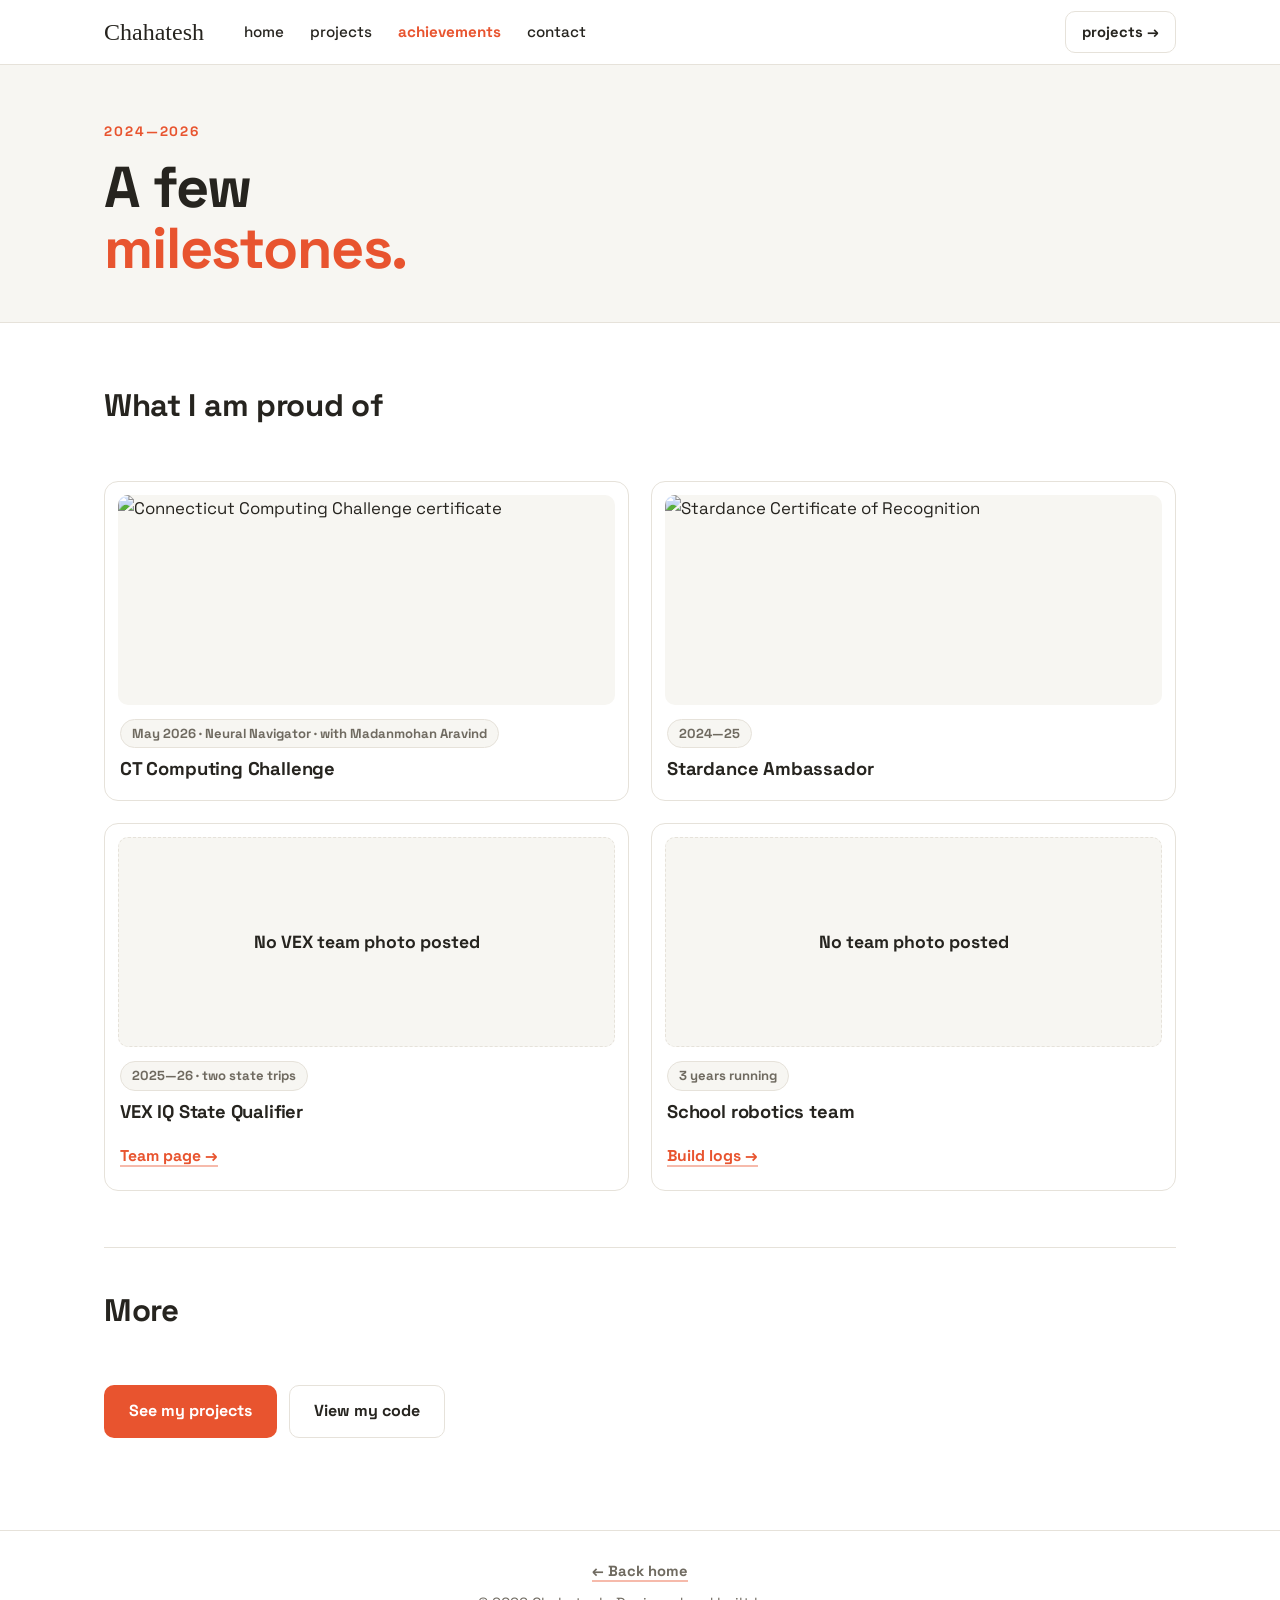
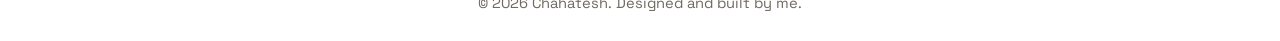
==== achievements.html @ 485e0ef6 "Add files via upload" ====
<!DOCTYPE html>
<html lang="en">
<head>
  <meta charset="UTF-8" />
  <meta name="viewport" content="width=device-width, initial-scale=1.0, viewport-fit=cover" />
  <meta name="theme-color" content="#191815" />
  <title>Achievements — Chahatesh</title>
  <meta name="description" content="Chahatesh Killada's achievements in software, robotics, and community work." />
  <link rel="preconnect" href="https://fonts.googleapis.com" />
  <link rel="preconnect" href="https://fonts.gstatic.com" crossorigin />
  <link href="https://fonts.googleapis.com/css2?family=Permanent+Marker&family=Space+Grotesk:wght@400;500;700&display=swap" rel="stylesheet" />
  <link rel="stylesheet" href="style.css" />
</head>
<body class="achievement-page">
  <nav>
    <div class="wrap">
      <a href="index.html#home" class="logo">Chahatesh</a>
      <ul class="nav-links">
        <li><a href="index.html#home">home</a></li>
        <li><a href="projects.html">projects</a></li>
        <li><a href="achievements.html" class="active">achievements</a></li>
        <li><a href="index.html#contact">contact</a></li>
      </ul>
      <a href="projects.html" class="nav-archive">projects →</a>
      <button class="menu-toggle" aria-label="Open menu" aria-expanded="false">menu</button>
    </div>
    <div class="mobile-nav">
      <a href="index.html#home">home</a>
      <a href="projects.html">projects</a>
      <a href="achievements.html">achievements</a>
      <a href="index.html#contact">contact</a>
    </div>
  </nav>

  <header class="achievement-hero">
    <div class="wrap">
      <p class="hero-label">2024—2026</p>
      <h1>A few<br /><em>milestones.</em></h1>
    </div>
  </header>

  <main class="wrap">
    <section class="section-split achievement-section">
      <div class="section-header achievement-section-header">
        <div>
          <h2>What I am proud of</h2>
        </div>
      </div>

      <div class="achievement-grid">
        <article class="achievement-card">
          <div class="achievement-media photo">
            <img src="certs/ct-codeing.png" alt="Connecticut Computing Challenge certificate" />
            
          </div>
          <div class="achievement-card-body">
            <div class="achievement-card-meta"><span>May 2026 · Neural Navigator · with Madanmohan Aravind</span></div>
            <h2>CT Computing Challenge</h2>
          </div>
        </article>

        <article class="achievement-card">
          <div class="achievement-media">
            <img src="certs/stardance.jpg" alt="Stardance Certificate of Recognition" />
            
          </div>
          <div class="achievement-card-body">
            <div class="achievement-card-meta"><span>2024—25</span></div>
            <h2>Stardance Ambassador</h2>
          </div>
        </article>

        <article class="achievement-card">
          <div class="achievement-media image-missing no-photo" aria-label="No VEX team photo posted">
            <div class="achievement-missing-copy"><strong>No VEX team photo posted</strong></div>
          </div>
          <div class="achievement-card-body">
            <div class="achievement-card-meta"><span>2025—26 · two state trips</span></div>
            <h2>VEX IQ State Qualifier</h2>
            <div class="achievement-card-footer"><a href="https://events.vex.com/teams/VIQRC/23761A" target="_blank" rel="noopener" class="text-link">Team page →</a></div>
          </div>
        </article>

        <article class="achievement-card">
          <div class="achievement-media image-missing no-photo" aria-label="No school team photo posted">
            <div class="achievement-missing-copy"><strong>No team photo posted</strong></div>
          </div>
          <div class="achievement-card-body">
            <div class="achievement-card-meta"><span>3 years running</span></div>
            <h2>School robotics team</h2>
            <div class="achievement-card-footer"><a href="https://www.youtube.com/@CKInnovates" target="_blank" rel="noopener" class="text-link">Build logs →</a></div>
          </div>
        </article>
      </div>
    </section>

    <section class="section-split achievement-links-section">
      <div class="section-header"><h2>More</h2></div>
      <div class="achievement-cta"><div><a class="btn btn-primary" href="projects.html">See my projects</a><a class="btn btn-secondary" href="https://github.com/chahatesh" target="_blank" rel="noopener">View my code</a></div></div>
    </section>
  </main>

  <footer>
    <div class="wrap">
      <p><a href="index.html" class="text-link">← Back home</a></p>
      <p>© <span id="year"></span> Chahatesh. Designed and built by me.</p>
    </div>
  </footer>
  <script>
    document.getElementById('year').textContent = new Date().getFullYear();


    const toggle = document.querySelector('.menu-toggle');
    const menu = document.querySelector('.mobile-nav');
    toggle.addEventListener('click', () => {
      const open = menu.classList.toggle('open');
      toggle.textContent = open ? 'close' : 'menu';
      toggle.setAttribute('aria-expanded', String(open));
      toggle.setAttribute('aria-label', open ? 'Close menu' : 'Open menu');
    });
    document.querySelectorAll('.mobile-nav a').forEach(link => link.addEventListener('click', () => {
      menu.classList.remove('open');
      toggle.textContent = 'menu';
      toggle.setAttribute('aria-expanded', 'false');
      toggle.setAttribute('aria-label', 'Open menu');
    }));
  </script>
</body>
</html>
---- style.css ----
/*
  Chahatesh portfolio — simple and clean.
  White paper, dark text, one soft orange accent.
  Photos have captions, everything else stays out of the way.
*/

:root {
  --paper: #f7f6f2;
  --card: #ffffff;
  --ink: #26241f;
  --muted: #6f6a60;
  --line: #e6e2da;
  --accent: #e8542f;
  --accent-dark: #c8401f;
  --ok: #2f7d4f;
  --bad: #b32209;
  --sans: "Space Grotesk", ui-sans-serif, system-ui, sans-serif;
  --hand: "Permanent Marker", cursive;
  --shadow-soft: 0 6px 20px rgba(38, 36, 31, .07);
}

*, *::before, *::after { box-sizing: border-box; }

html {
  -webkit-text-size-adjust: 100%;
  scroll-behavior: smooth;
  scroll-padding-top: 84px;
}

body {
  margin: 0;
  min-width: 320px;
  color: var(--ink);
  background-color: var(--card);
  font-family: var(--sans);
  font-size: 1.05rem;
  line-height: 1.65;
}

img { display: block; max-width: 100%; height: auto; }
a { color: inherit; text-decoration: none; -webkit-tap-highlight-color: transparent; }
button, input, textarea { font: inherit; }
button { cursor: pointer; touch-action: manipulation; }
ul, ol { margin: 0; padding: 0; list-style: none; }

h1, h2, h3, h4 {
  margin: 0;
  color: var(--ink);
  font-weight: 700;
  line-height: 1.2;
  letter-spacing: -.01em;
}

p { margin-top: 0; }

::selection { color: #fff; background: var(--accent); }

:focus-visible {
  outline: 3px solid var(--accent);
  outline-offset: 3px;
}

.wrap {
  width: min(1120px, 100%);
  margin: 0 auto;
  padding-right: 24px;
  padding-left: 24px;
}

.text-link {
  display: inline-flex;
  align-items: center;
  padding: 2px 0;
  border: 0;
  background: transparent;
  color: var(--accent);
  font-family: var(--sans);
  font-size: .98rem;
  font-weight: 700;
  text-align: left;
  text-decoration: underline;
  text-decoration-color: rgba(232, 84, 47, .4);
  text-decoration-thickness: 2px;
  text-underline-offset: 4px;
  transition: color .15s ease, text-decoration-color .15s ease;
}

.text-link:hover {
  color: var(--accent-dark);
  text-decoration-color: var(--accent-dark);
}

/* ── Navigation ───────────────────────────────────────────────────────── */
nav {
  position: sticky;
  z-index: 50;
  top: 0;
  background: var(--card);
  border-bottom: 1px solid var(--line);
}

nav .wrap {
  display: flex;
  min-height: 64px;
  align-items: center;
  gap: 22px;
}

.logo {
  margin-right: 6px;
  color: var(--ink);
  font-family: var(--hand);
  font-size: 1.5rem;
  line-height: 1;
}

.logo:hover { color: var(--accent); }

.nav-links {
  display: flex;
  flex-wrap: wrap;
  gap: 2px;
}

.nav-links a {
  display: inline-flex;
  align-items: center;
  min-height: 40px;
  padding: 6px 12px;
  border-radius: 8px;
  color: var(--ink);
  font-size: .95rem;
  font-weight: 500;
  transition: color .15s ease, background-color .15s ease;
}

.nav-links a:hover { color: var(--accent); background: var(--paper); }
.nav-links a.active { color: var(--accent); font-weight: 700; }

.nav-archive {
  display: inline-flex;
  min-height: 42px;
  align-items: center;
  margin-left: auto;
  padding: 8px 16px;
  border: 1px solid var(--line);
  border-radius: 10px;
  color: var(--ink);
  background: var(--card);
  font-size: .92rem;
  font-weight: 700;
  transition: border-color .15s ease, color .15s ease;
}

.nav-archive:hover { color: var(--accent); border-color: var(--accent); }

.menu-toggle {
  display: none;
  min-height: 44px;
  margin-left: auto;
  padding: 8px 16px;
  border: 1px solid var(--line);
  border-radius: 10px;
  color: var(--ink);
  background: var(--card);
  font-size: .95rem;
  font-weight: 700;
}

.mobile-nav {
  display: none;
  flex-direction: column;
  gap: 2px;
  padding: 10px 18px 18px;
  background: var(--card);
  border-bottom: 1px solid var(--line);
}

.mobile-nav.open { display: flex; }

.mobile-nav a {
  display: flex;
  min-height: 48px;
  align-items: center;
  padding: 10px 8px;
  border-bottom: 1px solid var(--line);
  color: var(--ink);
  font-size: 1rem;
  font-weight: 500;
}

.mobile-nav a:hover { color: var(--accent); }

@media (max-width: 880px) {
  .nav-links, .nav-archive { display: none; }
  .menu-toggle { display: inline-flex; align-items: center; justify-content: center; }
}

/* ── Hero ─────────────────────────────────────────────────────────────── */
.hero {
  padding: 72px 0 56px;
  background: var(--card);
}

.hero-main { max-width: 680px; }

.hero-title {
  margin: 0 0 18px;
  font-family: var(--sans);
  font-size: clamp(2.8rem, 7vw, 4.4rem);
  font-weight: 700;
  letter-spacing: -.02em;
  line-height: 1.05;
}

.hero-dot { color: var(--accent); }

.hero-sub {
  max-width: 560px;
  margin-bottom: 0;
  color: var(--ink);
  font-size: 1.28rem;
  font-weight: 500;
  line-height: 1.55;
}

.hero-actions {
  display: flex;
  flex-wrap: wrap;
  align-items: center;
  gap: 14px;
  margin-top: 30px;
}

.hero-facts-line {
  display: flex;
  max-width: 680px;
  flex-wrap: wrap;
  gap: 10px;
  margin: 32px 0 0;
}

.fact {
  display: inline-block;
  padding: 7px 15px;
  border: 1px solid var(--line);
  border-radius: 999px;
  color: var(--muted);
  background: var(--paper);
  font-size: .88rem;
  font-weight: 500;
  line-height: 1.3;
}

/* ── Buttons ──────────────────────────────────────────────────────────── */
.btn {
  display: inline-flex;
  min-height: 52px;
  align-items: center;
  justify-content: center;
  padding: 12px 24px;
  border: 1px solid transparent;
  border-radius: 10px;
  font-family: var(--sans);
  font-size: 1rem;
  font-weight: 700;
  text-decoration: none;
  transition: background-color .15s ease, border-color .15s ease, color .15s ease, transform .1s ease;
}

.btn:active { transform: translateY(1px); }

.btn-primary { color: #fff; background: var(--accent); }
.btn-primary:hover { color: #fff; background: var(--accent-dark); }
.btn-secondary { color: var(--ink); background: var(--card); border-color: var(--line); }
.btn-secondary:hover { border-color: var(--ink); }
.btn-ghost { padding-right: 14px; padding-left: 14px; border-color: transparent; color: var(--ink); background: transparent; }
.btn-ghost:hover { color: var(--accent); }

/* ── Sections ─────────────────────────────────────────────────────────── */
main.wrap { padding-top: 24px; padding-bottom: 48px; }

section {
  padding: 56px 0;
  border-top: 1px solid var(--line);
}

main.wrap > section:first-child { border-top: 0; padding-top: 40px; }

.section-split {
  display: grid;
  grid-template-columns: 1fr;
  gap: 26px;
}

.section-header {
  display: flex;
  align-items: baseline;
  flex-wrap: wrap;
  gap: 12px 20px;
  margin-bottom: 30px;
}

.section-header h2 {
  font-family: var(--sans);
  font-size: 1.95rem;
  font-weight: 700;
}

.section-header .view-all,
.section-header .text-link { margin-left: auto; }
.section-note { max-width: 420px; margin: 0 0 0 auto; color: var(--muted); }

/* ── Cards: white, quiet, aligned ─────────────────────────────────────── */
.video-card, .project-card, .achieve-item, .cert-card,
.archive-card, .achievement-card, .timeline li, .certificates,
.awards-mini, .contact-form {
  background: var(--card);
  border: 1px solid var(--line);
  border-radius: 14px;
}

.video-card, .project-card, .achieve-item, .cert-card,
.archive-card, .achievement-card, .timeline li {
  transition: border-color .15s ease, box-shadow .15s ease, transform .15s ease;
}

.video-card:hover, .project-card:hover, .achieve-item:hover, .cert-card:hover,
.archive-card:hover, .achievement-card:hover, .timeline li:hover {
  border-color: #d2cdc2;
  box-shadow: var(--shadow-soft);
  transform: translateY(-2px);
}

/* Captions: one plain line under every photo */
.video-card h3, .project-card h3, .archive-body h3, .cert-card span,
.achieve-item h3, .achievement-card-body h2 {
  font-family: var(--sans);
  font-size: 1.15rem;
  font-weight: 700;
  line-height: 1.35;
}

/* ── Videos ───────────────────────────────────────────────────────────── */
.video-grid {
  display: grid;
  grid-template-columns: 1.35fr 1fr;
  gap: 26px;
  align-items: start;
}

.video-card {
  min-width: 0;
  padding: 14px 14px 18px;
}

.video-thumb {
  position: relative;
  display: block;
  aspect-ratio: 16 / 9;
  overflow: hidden;
  border-radius: 10px;
  background: var(--paper);
}

.video-thumb img {
  width: 100%;
  height: 100%;
  object-fit: cover;
}

.video-play {
  position: absolute;
  top: 50%;
  left: 50%;
  width: 56px;
  height: 56px;
  border: 0;
  border-radius: 50%;
  background: rgba(38, 36, 31, .72);
  transform: translate(-50%, -50%);
  transition: background-color .15s ease;
}

.video-play::after {
  position: absolute;
  top: 50%;
  left: 53%;
  border-top: 8px solid transparent;
  border-bottom: 8px solid transparent;
  border-left: 14px solid #fff;
  content: "";
  transform: translate(-50%, -50%);
}

.video-card:hover .video-play { background: var(--accent); }

.video-card-body {
  display: flex;
  flex-direction: column;
  align-items: flex-start;
  padding: 14px 2px 0;
}

/* ── Homepage project cards ───────────────────────────────────────────── */
.project-grid {
  display: grid;
  grid-template-columns: repeat(2, minmax(0, 1fr));
  gap: 26px;
}

.project-card {
  display: flex;
  min-width: 0;
  flex-direction: column;
  padding: 14px 14px 18px;
}

.project-card img,
.project-image-missing {
  width: 100%;
  height: 230px;
  object-fit: cover;
  border-radius: 10px;
  background: var(--paper);
}
.project-xl img,
.project-xl .project-image-missing { height: 320px; }
.project-tall img,
.project-tall .project-image-missing { height: 280px; }
.project-wide img,
.project-wide .project-image-missing { height: 240px; }

.project-image-missing {
  display: grid;
  place-items: center;
  align-content: center;
  gap: 6px;
  padding: 20px;
  border: 1px dashed var(--line);
  text-align: center;
}

.project-image-missing strong { font-size: 1.15rem; font-weight: 700; }
.project-image-missing span { color: var(--muted); font-size: .92rem; }
.project-card h3 { margin: 16px 0 8px; }
.project-card .text-link { min-height: 44px; align-items: center; }

/* ── Compact achievement list on the homepage ─────────────────────────── */
.achieve-layout {
  display: grid;
  grid-template-columns: minmax(0, 1.35fr) minmax(280px, .9fr);
  align-items: start;
  gap: 26px;
}

.achieve-list {
  display: grid;
  grid-template-columns: repeat(2, minmax(0, 1fr));
  gap: 18px;
}

.achieve-item {
  display: flex;
  min-width: 0;
  gap: 14px;
  padding: 14px;
}

.achieve-item img,
.achieve-image-missing {
  width: 84px;
  height: 84px;
  flex: 0 0 84px;
  border-radius: 10px;
}

.achieve-item img { object-fit: cover; background: var(--paper); }

.achieve-image-missing {
  display: flex;
  flex-direction: column;
  justify-content: center;
  gap: 3px;
  padding: 7px;
  border: 1px dashed var(--line);
  text-align: center;
}

.achieve-image-missing strong { font-size: .82rem; font-weight: 700; line-height: 1.15; }
.achieve-image-missing span { color: var(--muted); font-size: .72rem; line-height: 1.2; }
.achieve-item > div:last-child { display: flex; min-width: 0; flex-direction: column; gap: 3px; }
.achieve-year { color: var(--accent); font-size: .82rem; font-weight: 700; }
.achieve-item h3 { font-size: 1.08rem; }

.certificates,
.awards-mini {
  padding: 22px;
}

.cert-title {
  margin-bottom: 14px;
  font-family: var(--sans);
  font-size: .85rem;
  font-weight: 700;
  letter-spacing: .1em;
  text-transform: uppercase;
  color: var(--muted);
}

.numbers-list { display: flex; flex-direction: column; margin-bottom: 18px; }
.numbers-list li { display: flex; align-items: baseline; gap: 14px; padding: 11px 0; border-bottom: 1px solid var(--line); }
.numbers-list li:last-child { border-bottom: 0; }
.numbers-list strong {
  min-width: 74px;
  color: var(--accent);
  font-family: var(--sans);
  font-size: 1.35rem;
  font-weight: 700;
}
.numbers-list span { color: var(--muted); font-size: .96rem; }

.cert-grid { display: grid; grid-template-columns: 1fr; gap: 14px; }
.cert-card {
  display: block;
  padding: 12px 12px 14px;
}
.cert-card img { width: 100%; height: 150px; object-fit: cover; border-radius: 10px; background: var(--paper); }
.cert-card span { margin-top: 10px; }

/* ── About ────────────────────────────────────────────────────────────── */
.about-grid {
  display: grid;
  grid-template-columns: minmax(0, 1.15fr) minmax(280px, .85fr);
  align-items: start;
  gap: 30px;
}

.about-text p { margin: 0 0 16px; color: var(--ink); }
.about-text p:last-child { margin-bottom: 0; }
.about-text .lead {
  margin-bottom: 16px;
  color: var(--ink);
  font-family: var(--sans);
  font-size: 1.5rem;
  font-weight: 700;
  line-height: 1.4;
}

.awards-mini h4 {
  margin-bottom: 12px;
  font-family: var(--sans);
  font-size: .85rem;
  font-weight: 700;
  letter-spacing: .1em;
  text-transform: uppercase;
  color: var(--muted);
}

.awards-mini ul { display: flex; flex-direction: column; }
.awards-mini li {
  position: relative;
  padding: 9px 12px 9px 30px;
  border-bottom: 1px solid var(--line);
  font-size: .97rem;
}
.awards-mini li:last-child { border-bottom: 0; }
.awards-mini li::before {
  position: absolute;
  top: 50%;
  left: 10px;
  width: 7px;
  height: 7px;
  border-radius: 50%;
  background: var(--accent);
  content: "";
  transform: translateY(-50%);
}

/* ── Journey timeline ─────────────────────────────────────────────────── */
.timeline {
  display: grid;
  max-width: 100%;
  grid-template-columns: repeat(2, minmax(0, 1fr));
  gap: 18px;
}

.timeline li {
  display: flex;
  min-width: 0;
  align-items: flex-start;
  gap: 15px;
  padding: 18px;
}

.timeline-marker {
  flex: 0 0 auto;
  display: grid;
  width: 44px;
  height: 44px;
  place-items: center;
  border: 1px solid var(--line);
  border-radius: 10px;
  color: var(--muted);
  background: var(--paper);
  font-family: var(--sans);
  font-size: 1.05rem;
  font-weight: 700;
}

.timeline-year {
  display: block;
  margin-bottom: 4px;
  color: var(--accent);
  font-family: var(--sans);
  font-size: 1.15rem;
  font-weight: 700;
}

.timeline h3 { margin-bottom: 5px; font-size: 1.12rem; }
.timeline p { margin: 0; color: var(--muted); font-size: .96rem; }

/* ── Contact ──────────────────────────────────────────────────────────── */
.contact-grid {
  display: grid;
  grid-template-columns: minmax(0, 1fr) minmax(320px, 1.1fr);
  align-items: start;
  gap: 32px;
}

.contact-info { display: flex; flex-direction: column; gap: 12px; }
.contact-info .lead {
  color: var(--ink);
  font-family: var(--sans);
  font-size: 1.45rem;
  font-weight: 700;
  line-height: 1.4;
}
.contact-info p { margin: 0; color: var(--muted); }
.contact-links { display: flex; flex-direction: column; margin-top: 8px; }
.contact-line {
  padding: 10px 2px;
  border-bottom: 1px solid var(--line);
  font-size: 1.02rem;
  transition: color .15s ease;
}
.contact-line:hover { color: var(--accent); }

.contact-form {
  display: flex;
  flex-direction: column;
  gap: 12px;
  padding: 24px;
}

.contact-form input,
.contact-form textarea {
  width: 100%;
  padding: 12px 15px;
  border: 1px solid var(--line);
  border-radius: 10px;
  color: var(--ink);
  background: var(--card);
  font-family: var(--sans);
  font-size: 1rem;
  line-height: 1.45;
}

.contact-form input::placeholder,
.contact-form textarea::placeholder { color: var(--muted); opacity: 1; }
.contact-form input:focus,
.contact-form textarea:focus {
  outline: 3px solid var(--accent);
  outline-offset: 1px;
  border-color: var(--accent);
}
.contact-form textarea { min-height: 140px; resize: vertical; }
.contact-form .form-row { display: grid; grid-template-columns: 1fr 1fr; gap: 12px; }
.contact-form .form-status { min-height: 1.25em; font-size: .95rem; font-weight: 700; }
.contact-form .form-status.ok { color: var(--ok); }
.contact-form .form-status.bad { color: var(--bad); }
.contact-form button:disabled { cursor: wait; opacity: .65; }

/* ── Footer ───────────────────────────────────────────────────────────── */
footer {
  padding: 26px 0;
  border-top: 1px solid var(--line);
  color: var(--muted);
  background: var(--card);
  font-size: .92rem;
}

footer p { margin: 0; text-align: center; }
footer p:first-child { margin-bottom: 6px; }
footer .text-link { color: var(--muted); font-family: var(--sans); font-size: .92rem; }
footer .text-link:hover { color: var(--accent); }

/* ── Case-study modal ─────────────────────────────────────────────────── */
.modal-overlay {
  position: fixed;
  z-index: 100;
  inset: 0;
  display: flex;
  align-items: center;
  justify-content: center;
  padding: 22px;
  background: rgba(38, 36, 31, .45);
  opacity: 0;
  pointer-events: none;
  transition: opacity .15s ease;
}
.modal-overlay.open { opacity: 1; pointer-events: auto; }
.modal-content {
  width: 100%;
  max-width: 820px;
  max-height: 90vh;
  overflow: auto;
  border-radius: 16px;
  background: var(--card);
  box-shadow: 0 24px 60px rgba(38, 36, 31, .25);
}
.modal-header {
  display: flex;
  align-items: flex-start;
  justify-content: space-between;
  gap: 16px;
  padding: 22px 24px;
  border-bottom: 1px solid var(--line);
}
.modal-header h2 {
  font-family: var(--sans);
  font-size: 1.85rem;
  font-weight: 700;
}
.modal-category { display: block; margin-top: 5px; color: var(--muted); font-size: .95rem; }
.modal-close {
  width: 42px;
  height: 42px;
  flex: 0 0 auto;
  border: 1px solid var(--line);
  border-radius: 50%;
  color: var(--ink);
  background: var(--card);
  font-size: 1.5rem;
  line-height: 1;
}
.modal-close:hover { color: var(--accent); border-color: var(--accent); }
.modal-image { width: 100%; max-height: 380px; object-fit: cover; border-bottom: 1px solid var(--line); background: var(--paper); }
.case-block { padding: 22px 24px; border-bottom: 1px solid var(--line); }
.case-block:last-of-type { border-bottom: 0; }
.case-block h3 {
  margin-bottom: 10px;
  color: var(--muted);
  font-family: var(--sans);
  font-size: .82rem;
  font-weight: 700;
  letter-spacing: .12em;
  text-transform: uppercase;
}
.case-block p { margin: 0; color: var(--ink); }
.architecture-grid { display: grid; grid-template-columns: 1fr 1fr; gap: 10px; }
.arch-item {
  padding: 11px 14px;
  border: 1px solid var(--line);
  border-radius: 10px;
  color: var(--ink);
  background: var(--paper);
  font-size: .95rem;
  font-weight: 500;
}
.challenge-list { display: grid; grid-template-columns: 1fr 1fr; gap: 12px; }
.challenge-item {
  padding: 15px;
  border: 1px solid var(--line);
  border-radius: 10px;
  background: var(--paper);
}
.challenge-item h4 { margin-bottom: 5px; font-size: 1.05rem; }
.challenge-item p { color: var(--muted); font-size: .95rem; }
.modal-actions {
  display: flex;
  flex-wrap: wrap;
  gap: 12px;
  padding: 20px 24px;
  border-top: 1px solid var(--line);
  background: var(--paper);
}

/* ── Projects archive page ────────────────────────────────────────────── */
.page-hero {
  padding: 56px 0 44px;
  background: var(--paper);
  border-bottom: 1px solid var(--line);
}
.page-hero h1 {
  margin-bottom: 12px;
  font-family: var(--sans);
  font-size: clamp(2.5rem, 6vw, 3.6rem);
  font-weight: 700;
  letter-spacing: -.02em;
  line-height: 1.05;
}
.page-hero p {
  margin: 0;
  color: var(--muted);
  font-family: var(--sans);
  font-size: 1.25rem;
}

.filter-bar { display: flex; flex-wrap: wrap; gap: 10px; padding: 28px 0 32px; }
.filter-btn {
  min-height: 44px;
  padding: 8px 18px;
  border: 1px solid var(--line);
  border-radius: 999px;
  color: var(--ink);
  background: var(--card);
  font-family: var(--sans);
  font-size: .92rem;
  font-weight: 700;
  transition: background-color .15s ease, color .15s ease, border-color .15s ease;
}
.filter-btn:hover { border-color: var(--ink); }
.filter-btn.active { color: #fff; background: var(--accent); border-color: var(--accent); }

.archive-grid {
  display: grid;
  grid-template-columns: repeat(3, minmax(0, 1fr));
  gap: 22px;
}

.archive-card {
  display: flex;
  min-width: 0;
  flex-direction: column;
  padding: 13px 13px 18px;
}

.archive-thumb {
  position: relative;
  width: 100%;
  aspect-ratio: 16 / 9;
  overflow: hidden;
  border-radius: 10px;
  background: var(--paper);
}
.archive-thumb img { width: 100%; height: 100%; object-fit: cover; }
.archive-thumb.image-missing { display: grid; place-items: center; border: 1px dashed var(--line); }
.archive-image-missing { display: none; color: var(--muted); font-size: .95rem; }
.archive-thumb.image-missing .archive-image-missing { display: block; }
.archive-body { display: flex; flex: 1; flex-direction: column; padding: 13px 2px 0; }
.archive-body h3 { margin-bottom: 12px; }
.archive-link {
  display: inline-flex;
  min-height: 44px;
  align-items: center;
  margin-top: auto;
  color: var(--accent);
  font-size: .95rem;
  font-weight: 700;
  text-decoration: underline;
  text-decoration-color: rgba(232, 84, 47, .4);
  text-decoration-thickness: 2px;
  text-underline-offset: 4px;
}
.archive-link:hover { color: var(--accent-dark); }
.archive-link.disabled { color: var(--muted); text-decoration: none; }

/* Keep filter data available to the script, but do not show category chips. */
.project-meta,
.project-tag,
.archive-meta,
.archive-tag,
.archive-version,
.achievement-tags,
.achievement-label { display: none !important; }

/* ── Achievements page ────────────────────────────────────────────────── */
.achievement-hero {
  padding: 56px 0 44px;
  background: var(--paper);
  border-bottom: 1px solid var(--line);
}
.achievement-hero .hero-label {
  justify-self: start;
  margin: 0 0 14px;
  color: var(--accent);
  font-family: var(--sans);
  font-size: .85rem;
  font-weight: 700;
  letter-spacing: .14em;
  text-transform: uppercase;
}
.achievement-hero h1 {
  justify-self: start;
  margin: 0;
  font-family: var(--sans);
  font-size: clamp(2.5rem, 6vw, 3.6rem);
  font-weight: 700;
  letter-spacing: -.02em;
  line-height: 1.05;
}
.achievement-hero h1 em {
  color: var(--accent);
  font-style: normal;
}
.achievement-hero-intro {
  max-width: 560px;
  margin: 0;
  color: var(--muted);
  font-family: var(--sans);
  font-size: 1.25rem;
  line-height: 1.5;
}

.achievement-section-header { align-items: flex-start; }
.achievement-section-header > div { display: flex; align-items: flex-start; gap: 14px; }
.achievement-section-note { max-width: 380px; margin: 2px 0 0 auto; color: var(--muted); }

.achievement-grid {
  display: grid;
  max-width: 100%;
  grid-template-columns: repeat(2, minmax(0, 1fr));
  gap: 22px;
}

.achievement-card {
  display: flex;
  min-width: 0;
  flex-direction: column;
  padding: 13px 13px 18px;
}

.achievement-media {
  position: relative;
  overflow: hidden;
  border-radius: 10px;
  background: var(--paper);
}
.achievement-media img { width: 100%; height: 210px; object-fit: cover; }
.achievement-media.image-missing {
  display: grid;
  min-height: 210px;
  place-items: center;
  padding: 24px;
  border: 1px dashed var(--line);
}
.achievement-media.image-missing::after { content: "Photo unavailable"; color: var(--muted); font-size: .95rem; }
.achievement-media.image-missing.no-photo::after { display: none; }
.achievement-missing-copy {
  display: flex;
  max-width: 300px;
  flex-direction: column;
  gap: 5px;
  text-align: center;
}
.achievement-missing-copy strong { font-size: 1.1rem; font-weight: 700; line-height: 1.2; }
.achievement-missing-copy span { color: var(--muted); font-size: .92rem; line-height: 1.4; }

.achievement-card-body { display: flex; flex: 1; flex-direction: column; gap: 9px; padding: 14px 2px 0; }
.achievement-card-meta {
  display: inline-block;
  align-self: flex-start;
  padding: 3px 11px;
  border: 1px solid var(--line);
  border-radius: 999px;
  color: var(--muted);
  background: var(--paper);
  font-family: var(--sans);
  font-size: .82rem;
  font-weight: 700;
}
.achievement-card-body p { margin: 0; color: var(--muted); line-height: 1.5; }
.achievement-card-footer { display: flex; flex-wrap: wrap; align-items: center; gap: 10px; margin-top: auto; padding-top: 8px; }
.achievement-card-type { color: var(--muted); font-size: .95rem; }

.achievement-links-section {
  padding: 44px 0;
  border-top: 1px solid var(--line);
}
.achievement-cta {
  display: flex;
  flex-direction: column;
  align-items: flex-start;
  gap: 20px;
  color: var(--muted);
  font-family: var(--sans);
  font-size: 1.2rem;
}
.achievement-cta > div { display: flex; flex-wrap: wrap; gap: 12px; }
.achievement-cta .btn { font-family: var(--sans); font-size: 1rem; }

/* ── Responsive ───────────────────────────────────────────────────────── */
@media (max-width: 980px) {
  .project-grid,
  .archive-grid,
  .achievement-grid { grid-template-columns: repeat(2, minmax(0, 1fr)); }
}

@media (max-width: 860px) {
  .about-grid,
  .contact-grid,
  .achieve-layout { grid-template-columns: 1fr; gap: 26px; }
  .achievement-section-note { flex-basis: 100%; margin-left: 2px; }
  .video-grid { grid-template-columns: 1fr; }
}

@media (max-width: 640px) {
  body { font-size: 1rem; }
  .wrap { padding-right: 18px; padding-left: 18px; }
  .hero { padding: 48px 0 40px; }
  .hero-sub { font-size: 1.15rem; }
  .hero-actions { display: grid; grid-template-columns: 1fr; gap: 12px; }
  .hero-actions .btn { width: 100%; }
  section { padding: 42px 0; }
  .section-header { margin-bottom: 24px; }
  .section-header h2 { font-size: 1.65rem; }
  .section-header .view-all,
  .section-header .text-link { flex-basis: 100%; margin-left: 2px; }
  .section-note { margin-left: 2px; }
  .project-grid,
  .archive-grid,
  .achievement-grid,
  .achieve-list,
  .timeline { grid-template-columns: 1fr; }
  .project-card img,
  .project-card .project-image-missing,
  .project-xl img,
  .project-xl .project-image-missing,
  .project-tall img,
  .project-tall .project-image-missing,
  .project-wide img,
  .project-wide .project-image-missing { height: 210px; }
  .achieve-item { gap: 11px; }
  .achieve-item img,
  .achieve-image-missing { width: 76px; height: 76px; flex-basis: 76px; }
  .contact-form .form-row { grid-template-columns: 1fr; }
  .contact-form input,
  .contact-form textarea { font-size: 16px; }
  .contact-form { padding: 18px; }
  .achievement-links-section { padding: 36px 0; }
  .achievement-cta { font-size: 1.15rem; }
  .achievement-cta > div { width: 100%; }
  .achievement-cta .btn { width: 100%; }
  .modal-overlay { padding: 12px; }
  .modal-content { max-height: 94vh; }
  .modal-header h2 { font-size: 1.65rem; }
  .modal-header,
  .case-block,
  .modal-actions { padding-right: 16px; padding-left: 16px; }
  .architecture-grid,
  .challenge-list { grid-template-columns: 1fr; }
  .page-hero { padding: 44px 0 34px; }
  .page-hero p { font-size: 1.15rem; }
}

@media (prefers-reduced-motion: reduce) {
  html { scroll-behavior: auto; }
  *, *::before, *::after { transition-duration: .01ms !important; animation-duration: .01ms !important; animation-iteration-count: 1 !important; }
}

@supports (padding: env(safe-area-inset-bottom)) {
  footer { padding-bottom: calc(26px + env(safe-area-inset-bottom)); }
}

.sr-only {
  position: absolute;
  width: 1px;
  height: 1px;
  padding: 0;
  margin: -1px;
  overflow: hidden;
  clip: rect(0, 0, 0, 0);
  white-space: nowrap;
  border: 0;
}
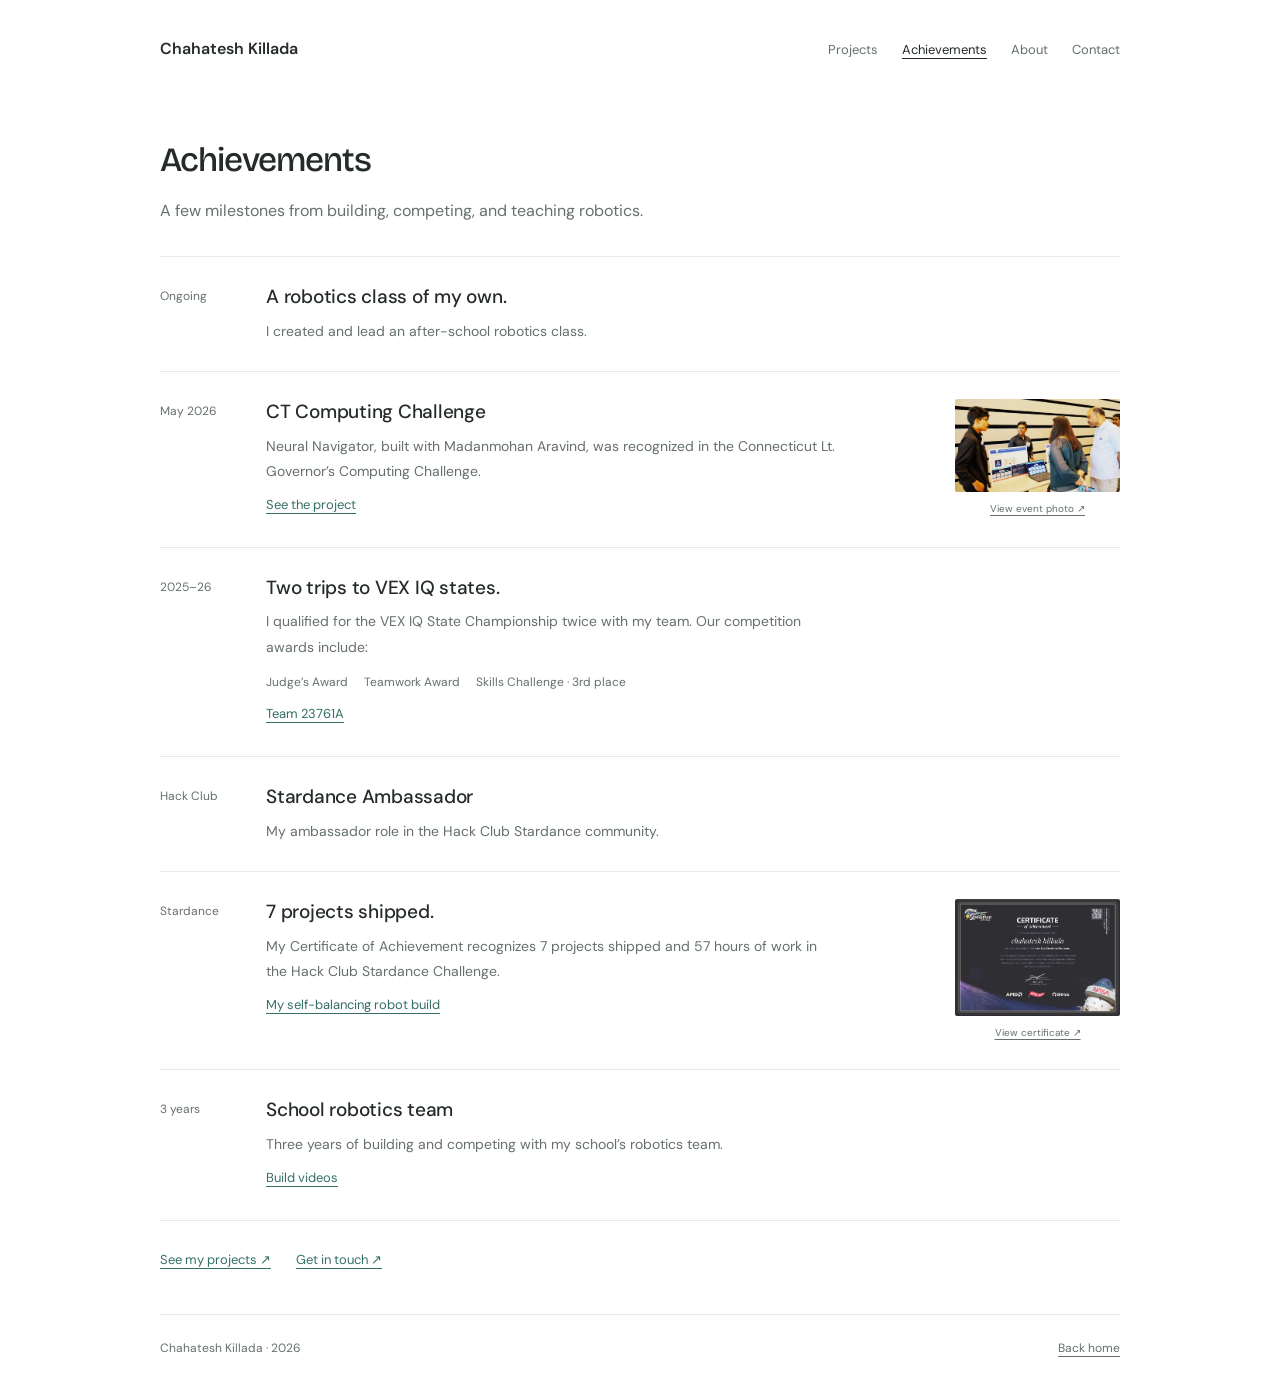
==== commit dcbeaa8e: "Refresh portfolio design, mobile About, and CK favicon" ====
--- a/achievements.html
+++ b/achievements.html
@@ -1,129 +1,104 @@
 <!DOCTYPE html>
 <html lang="en">
 <head>
-  <meta charset="UTF-8" />
-  <meta name="viewport" content="width=device-width, initial-scale=1.0, viewport-fit=cover" />
-  <meta name="theme-color" content="#191815" />
-  <title>Achievements — Chahatesh</title>
-  <meta name="description" content="Chahatesh Killada's achievements in software, robotics, and community work." />
-  <link rel="preconnect" href="https://fonts.googleapis.com" />
-  <link rel="preconnect" href="https://fonts.gstatic.com" crossorigin />
-  <link href="https://fonts.googleapis.com/css2?family=Permanent+Marker&family=Space+Grotesk:wght@400;500;700&display=swap" rel="stylesheet" />
-  <link rel="stylesheet" href="style.css" />
+<meta charset="UTF-8" />
+<meta name="viewport" content="width=device-width, initial-scale=1.0, viewport-fit=cover" />
+<meta name="theme-color" content="#ffffff" />
+<title>Achievements — Chahatesh Killada</title>
+<meta name="description" content="A few milestones from my robotics, software, and teaching projects." />
+<link rel="icon" href="favicon.svg?v=ck1" type="image/svg+xml" />
+<link rel="stylesheet" href="style.css" />
+
+<script src="project-cases.js" defer>
+</script>
+<script src="main.js" defer>
+</script>
 </head>
-<body class="achievement-page">
-  <nav>
-    <div class="wrap">
-      <a href="index.html#home" class="logo">Chahatesh</a>
-      <ul class="nav-links">
-        <li><a href="index.html#home">home</a></li>
-        <li><a href="projects.html">projects</a></li>
-        <li><a href="achievements.html" class="active">achievements</a></li>
-        <li><a href="index.html#contact">contact</a></li>
-      </ul>
-      <a href="projects.html" class="nav-archive">projects →</a>
-      <button class="menu-toggle" aria-label="Open menu" aria-expanded="false">menu</button>
-    </div>
-    <div class="mobile-nav">
-      <a href="index.html#home">home</a>
-      <a href="projects.html">projects</a>
-      <a href="achievements.html">achievements</a>
-      <a href="index.html#contact">contact</a>
-    </div>
-  </nav>
+<body>
+<a class="skip-link" href="#main">Skip to content</a>
+<header class="site-header wrap"><a class="site-name" href="index.html">Chahatesh Killada</a><nav aria-label="Main navigation"><a href="projects.html">Projects</a><a href="achievements.html" aria-current="page">Achievements</a><a href="index.html#about">About</a><a href="index.html#contact">Contact</a></nav></header>
+<main id="main">
+<div class="wrap">
+<header class="page-hero">
 
-  <header class="achievement-hero">
-    <div class="wrap">
-      <p class="hero-label">2024—2026</p>
-      <h1>A few<br /><em>milestones.</em></h1>
-    </div>
-  </header>
-
-  <main class="wrap">
-    <section class="section-split achievement-section">
-      <div class="section-header achievement-section-header">
-        <div>
-          <h2>What I am proud of</h2>
-        </div>
-      </div>
-
-      <div class="achievement-grid">
-        <article class="achievement-card">
-          <div class="achievement-media photo">
-            <img src="certs/ct-codeing.png" alt="Connecticut Computing Challenge certificate" />
-            
-          </div>
-          <div class="achievement-card-body">
-            <div class="achievement-card-meta"><span>May 2026 · Neural Navigator · with Madanmohan Aravind</span></div>
-            <h2>CT Computing Challenge</h2>
-          </div>
-        </article>
-
-        <article class="achievement-card">
-          <div class="achievement-media">
-            <img src="certs/stardance.jpg" alt="Stardance Certificate of Recognition" />
-            
-          </div>
-          <div class="achievement-card-body">
-            <div class="achievement-card-meta"><span>2024—25</span></div>
-            <h2>Stardance Ambassador</h2>
-          </div>
-        </article>
-
-        <article class="achievement-card">
-          <div class="achievement-media image-missing no-photo" aria-label="No VEX team photo posted">
-            <div class="achievement-missing-copy"><strong>No VEX team photo posted</strong></div>
-          </div>
-          <div class="achievement-card-body">
-            <div class="achievement-card-meta"><span>2025—26 · two state trips</span></div>
-            <h2>VEX IQ State Qualifier</h2>
-            <div class="achievement-card-footer"><a href="https://events.vex.com/teams/VIQRC/23761A" target="_blank" rel="noopener" class="text-link">Team page →</a></div>
-          </div>
-        </article>
-
-        <article class="achievement-card">
-          <div class="achievement-media image-missing no-photo" aria-label="No school team photo posted">
-            <div class="achievement-missing-copy"><strong>No team photo posted</strong></div>
-          </div>
-          <div class="achievement-card-body">
-            <div class="achievement-card-meta"><span>3 years running</span></div>
-            <h2>School robotics team</h2>
-            <div class="achievement-card-footer"><a href="https://www.youtube.com/@CKInnovates" target="_blank" rel="noopener" class="text-link">Build logs →</a></div>
-          </div>
-        </article>
-      </div>
-    </section>
-
-    <section class="section-split achievement-links-section">
-      <div class="section-header"><h2>More</h2></div>
-      <div class="achievement-cta"><div><a class="btn btn-primary" href="projects.html">See my projects</a><a class="btn btn-secondary" href="https://github.com/chahatesh" target="_blank" rel="noopener">View my code</a></div></div>
-    </section>
-  </main>
-
-  <footer>
-    <div class="wrap">
-      <p><a href="index.html" class="text-link">← Back home</a></p>
-      <p>© <span id="year"></span> Chahatesh. Designed and built by me.</p>
-    </div>
-  </footer>
-  <script>
-    document.getElementById('year').textContent = new Date().getFullYear();
-
-
-    const toggle = document.querySelector('.menu-toggle');
-    const menu = document.querySelector('.mobile-nav');
-    toggle.addEventListener('click', () => {
-      const open = menu.classList.toggle('open');
-      toggle.textContent = open ? 'close' : 'menu';
-      toggle.setAttribute('aria-expanded', String(open));
-      toggle.setAttribute('aria-label', open ? 'Close menu' : 'Open menu');
-    });
-    document.querySelectorAll('.mobile-nav a').forEach(link => link.addEventListener('click', () => {
-      menu.classList.remove('open');
-      toggle.textContent = 'menu';
-      toggle.setAttribute('aria-expanded', 'false');
-      toggle.setAttribute('aria-label', 'Open menu');
-    }));
-  </script>
+<h1>Achievements</h1>
+<p class="page-description">A few milestones from building, competing, and teaching robotics.</p>
+</header>
+<section class="achievement-list" aria-label="Achievements and community work">
+<article class="achievement-entry no-certificate">
+<span class="achievement-date">Ongoing</span>
+<div class="achievement-copy">
+<h2>A robotics class of my own.</h2>
+<p>I created and lead an after-school robotics class.</p>
+</div>
+</article>
+<article class="achievement-entry">
+<time datetime="2026-05">May 2026</time>
+<div class="achievement-copy">
+<h2>CT Computing Challenge</h2>
+<p>Neural Navigator, built with Madanmohan Aravind, was recognized in the Connecticut Lt. Governor’s Computing Challenge.</p>
+<a class="text-link" href="https://github.com/chahatesh/Neural-Navigator" target="_blank" rel="noopener">See the project 
+</a>
+</div>
+<button type="button" class="certificate-preview event-photo" data-certificate="certs/ct-codeing.png" data-title="Presenting Neural Navigator" aria-label="Enlarge the Connecticut Computing Challenge event photo">
+<img src="assets/ct-certificate.webp" alt="Presenting Neural Navigator at the Connecticut Computing Challenge" width="850" height="477" loading="lazy" />
+<span>View event photo ↗</span>
+</button>
+</article>
+<article class="achievement-entry no-certificate">
+<span class="achievement-date">2025–26</span>
+<div class="achievement-copy">
+<h2>Two trips to VEX IQ states.</h2>
+<p>I qualified for the VEX IQ State Championship twice with my team. Our competition awards include:</p>
+<div class="awards-line">
+<span>Judge’s Award</span>
+<span>Teamwork Award</span>
+<span>Skills Challenge · 3rd place</span>
+</div>
+<a class="text-link" href="https://events.vex.com/teams/VIQRC/23761A" target="_blank" rel="noopener">Team 23761A 
+</a>
+</div>
+</article>
+<article class="achievement-entry no-certificate">
+<span class="achievement-date">Hack Club</span>
+<div class="achievement-copy">
+<h2>Stardance Ambassador</h2>
+<p>My ambassador role in the Hack Club Stardance community.</p>
+</div>
+</article>
+<article class="achievement-entry">
+<span class="achievement-date">Stardance</span>
+<div class="achievement-copy">
+<h2>7 projects shipped.</h2>
+<p>My Certificate of Achievement recognizes 7 projects shipped and 57 hours of work in the Hack Club Stardance Challenge.</p>
+<a class="text-link" href="https://stardance.hackclub.com/projects/19485" target="_blank" rel="noopener">My self-balancing robot build 
+</a>
+</div>
+<button type="button" class="certificate-preview" data-certificate="certs/stardance.jpg" data-title="Stardance Certificate of Achievement" aria-label="Enlarge the Stardance Certificate of Achievement">
+<img src="assets/stardance-certificate.webp" alt="Certificate recognizing 7 projects shipped and 57 hours of work by Chahatesh Killada" width="850" height="603" loading="lazy" />
+<span>View certificate ↗</span>
+</button>
+</article>
+<article class="achievement-entry no-certificate">
+<span class="achievement-date">3 years</span>
+<div class="achievement-copy">
+<h2>School robotics team</h2>
+<p>Three years of building and competing with my school’s robotics team.</p>
+<a class="text-link" href="https://www.youtube.com/@CKInnovates" target="_blank" rel="noopener">Build videos 
+</a>
+</div>
+</article>
+<div class="archive-footer-link">
+<a class="text-link" href="projects.html">See my projects ↗</a>
+<a class="text-link" href="index.html#contact">Get in touch ↗</a>
+</div>
+</section>
+</div>
+</main>
+<footer class="site-footer wrap"><p>Chahatesh Killada · <span data-year>2026</span></p><a href="index.html">Back home</a></footer>
+<div class="modal-overlay" id="project-modal" hidden role="dialog" aria-modal="true" aria-labelledby="modal-title">
+<div class="modal-content" id="modal-body" tabindex="-1">
+</div>
+</div>
 </body>
 </html>
--- a/style.css
+++ b/style.css
@@ -1,1076 +1,301 @@
-/*
-  Chahatesh portfolio — simple and clean.
-  White paper, dark text, one soft orange accent.
-  Photos have captions, everything else stays out of the way.
-*/
-
+/* A personal website: readable text, direct links, and the actual work. */
+@font-face {
+  font-family: "DM Sans";
+  src: url("assets/dm-sans.woff2") format("woff2");
+  font-weight: 400 700;
+  font-display: swap;
+}
+@font-face {
+  font-family: "Bricolage Grotesque";
+  src: url("assets/bricolage.woff2") format("woff2");
+  font-weight: 400 800;
+  font-display: swap;
+}
 :root {
-  --paper: #f7f6f2;
-  --card: #ffffff;
-  --ink: #26241f;
-  --muted: #6f6a60;
-  --line: #e6e2da;
-  --accent: #e8542f;
-  --accent-dark: #c8401f;
-  --ok: #2f7d4f;
-  --bad: #b32209;
-  --sans: "Space Grotesk", ui-sans-serif, system-ui, sans-serif;
-  --hand: "Permanent Marker", cursive;
-  --shadow-soft: 0 6px 20px rgba(38, 36, 31, .07);
-}
-
+  --paper: #ffffff;
+  --ink: #252a2a;
+  --muted: #66706e;
+  --line: #e6eaea;
+  --link: #356f65;
+  --soft: #f5f7f6;
+  --body: "DM Sans", Arial, sans-serif;
+  --display: "Bricolage Grotesque", "Trebuchet MS", sans-serif;
+}
 *, *::before, *::after { box-sizing: border-box; }
-
-html {
-  -webkit-text-size-adjust: 100%;
-  scroll-behavior: smooth;
-  scroll-padding-top: 84px;
-}
-
-body {
-  margin: 0;
-  min-width: 320px;
-  color: var(--ink);
-  background-color: var(--card);
-  font-family: var(--sans);
-  font-size: 1.05rem;
-  line-height: 1.65;
-}
-
+html { -webkit-text-size-adjust: 100%; scroll-padding-top: 28px; }
+body { margin: 0; min-width: 320px; background: var(--paper); color: var(--ink); font: 16px/1.8 var(--body); -webkit-font-smoothing: antialiased; }
+body.modal-open { overflow: hidden; }
+[hidden] { display: none !important; }
 img { display: block; max-width: 100%; height: auto; }
-a { color: inherit; text-decoration: none; -webkit-tap-highlight-color: transparent; }
+h1, h2, h3, h4, p, figure { margin: 0; }
+h1, h2, h3, h4 { font-weight: 500; line-height: 1.35; }
+h1 { font-family: var(--display); font-size: 42px; letter-spacing: -1px; }
+h2 { font-size: 20px; font-weight: 600; letter-spacing: -.25px; }
+h3 { font-size: 18px; letter-spacing: -.15px; }
+ul { list-style: none; margin: 0; padding: 0; }
+a { color: var(--link); text-decoration-thickness: 1px; text-underline-offset: 4px; }
+a:hover { text-decoration-color: var(--ink); color: var(--ink); }
 button, input, textarea { font: inherit; }
-button { cursor: pointer; touch-action: manipulation; }
-ul, ol { margin: 0; padding: 0; list-style: none; }
-
-h1, h2, h3, h4 {
-  margin: 0;
-  color: var(--ink);
-  font-weight: 700;
-  line-height: 1.2;
-  letter-spacing: -.01em;
-}
-
-p { margin-top: 0; }
-
-::selection { color: #fff; background: var(--accent); }
-
-:focus-visible {
-  outline: 3px solid var(--accent);
-  outline-offset: 3px;
-}
-
-.wrap {
-  width: min(1120px, 100%);
-  margin: 0 auto;
-  padding-right: 24px;
-  padding-left: 24px;
-}
-
-.text-link {
-  display: inline-flex;
-  align-items: center;
-  padding: 2px 0;
-  border: 0;
-  background: transparent;
-  color: var(--accent);
-  font-family: var(--sans);
-  font-size: .98rem;
-  font-weight: 700;
-  text-align: left;
-  text-decoration: underline;
-  text-decoration-color: rgba(232, 84, 47, .4);
-  text-decoration-thickness: 2px;
-  text-underline-offset: 4px;
-  transition: color .15s ease, text-decoration-color .15s ease;
-}
-
-.text-link:hover {
-  color: var(--accent-dark);
-  text-decoration-color: var(--accent-dark);
-}
-
-/* ── Navigation ───────────────────────────────────────────────────────── */
-nav {
-  position: sticky;
-  z-index: 50;
-  top: 0;
-  background: var(--card);
-  border-bottom: 1px solid var(--line);
-}
-
-nav .wrap {
-  display: flex;
-  min-height: 64px;
-  align-items: center;
-  gap: 22px;
-}
-
-.logo {
-  margin-right: 6px;
-  color: var(--ink);
-  font-family: var(--hand);
-  font-size: 1.5rem;
-  line-height: 1;
-}
-
-.logo:hover { color: var(--accent); }
-
-.nav-links {
-  display: flex;
-  flex-wrap: wrap;
-  gap: 2px;
-}
-
-.nav-links a {
-  display: inline-flex;
-  align-items: center;
-  min-height: 40px;
-  padding: 6px 12px;
-  border-radius: 8px;
-  color: var(--ink);
-  font-size: .95rem;
-  font-weight: 500;
-  transition: color .15s ease, background-color .15s ease;
-}
-
-.nav-links a:hover { color: var(--accent); background: var(--paper); }
-.nav-links a.active { color: var(--accent); font-weight: 700; }
-
-.nav-archive {
-  display: inline-flex;
-  min-height: 42px;
-  align-items: center;
-  margin-left: auto;
-  padding: 8px 16px;
-  border: 1px solid var(--line);
-  border-radius: 10px;
-  color: var(--ink);
-  background: var(--card);
-  font-size: .92rem;
-  font-weight: 700;
-  transition: border-color .15s ease, color .15s ease;
-}
-
-.nav-archive:hover { color: var(--accent); border-color: var(--accent); }
-
-.menu-toggle {
-  display: none;
-  min-height: 44px;
-  margin-left: auto;
-  padding: 8px 16px;
-  border: 1px solid var(--line);
-  border-radius: 10px;
-  color: var(--ink);
-  background: var(--card);
-  font-size: .95rem;
-  font-weight: 700;
-}
-
-.mobile-nav {
-  display: none;
-  flex-direction: column;
-  gap: 2px;
-  padding: 10px 18px 18px;
-  background: var(--card);
-  border-bottom: 1px solid var(--line);
-}
-
-.mobile-nav.open { display: flex; }
-
-.mobile-nav a {
-  display: flex;
-  min-height: 48px;
-  align-items: center;
-  padding: 10px 8px;
-  border-bottom: 1px solid var(--line);
-  color: var(--ink);
-  font-size: 1rem;
-  font-weight: 500;
-}
-
-.mobile-nav a:hover { color: var(--accent); }
-
-@media (max-width: 880px) {
-  .nav-links, .nav-archive { display: none; }
-  .menu-toggle { display: inline-flex; align-items: center; justify-content: center; }
-}
-
-/* ── Hero ─────────────────────────────────────────────────────────────── */
-.hero {
-  padding: 72px 0 56px;
-  background: var(--card);
-}
-
-.hero-main { max-width: 680px; }
-
-.hero-title {
-  margin: 0 0 18px;
-  font-family: var(--sans);
-  font-size: clamp(2.8rem, 7vw, 4.4rem);
-  font-weight: 700;
-  letter-spacing: -.02em;
-  line-height: 1.05;
-}
-
-.hero-dot { color: var(--accent); }
-
-.hero-sub {
-  max-width: 560px;
-  margin-bottom: 0;
-  color: var(--ink);
-  font-size: 1.28rem;
-  font-weight: 500;
-  line-height: 1.55;
-}
-
-.hero-actions {
-  display: flex;
-  flex-wrap: wrap;
-  align-items: center;
-  gap: 14px;
-  margin-top: 30px;
-}
-
-.hero-facts-line {
-  display: flex;
-  max-width: 680px;
-  flex-wrap: wrap;
-  gap: 10px;
-  margin: 32px 0 0;
-}
-
-.fact {
-  display: inline-block;
-  padding: 7px 15px;
-  border: 1px solid var(--line);
-  border-radius: 999px;
-  color: var(--muted);
-  background: var(--paper);
-  font-size: .88rem;
-  font-weight: 500;
-  line-height: 1.3;
-}
-
-/* ── Buttons ──────────────────────────────────────────────────────────── */
-.btn {
-  display: inline-flex;
-  min-height: 52px;
-  align-items: center;
-  justify-content: center;
-  padding: 12px 24px;
-  border: 1px solid transparent;
-  border-radius: 10px;
-  font-family: var(--sans);
-  font-size: 1rem;
-  font-weight: 700;
-  text-decoration: none;
-  transition: background-color .15s ease, border-color .15s ease, color .15s ease, transform .1s ease;
-}
-
-.btn:active { transform: translateY(1px); }
-
-.btn-primary { color: #fff; background: var(--accent); }
-.btn-primary:hover { color: #fff; background: var(--accent-dark); }
-.btn-secondary { color: var(--ink); background: var(--card); border-color: var(--line); }
-.btn-secondary:hover { border-color: var(--ink); }
-.btn-ghost { padding-right: 14px; padding-left: 14px; border-color: transparent; color: var(--ink); background: transparent; }
-.btn-ghost:hover { color: var(--accent); }
-
-/* ── Sections ─────────────────────────────────────────────────────────── */
-main.wrap { padding-top: 24px; padding-bottom: 48px; }
-
-section {
-  padding: 56px 0;
-  border-top: 1px solid var(--line);
-}
-
-main.wrap > section:first-child { border-top: 0; padding-top: 40px; }
-
-.section-split {
-  display: grid;
-  grid-template-columns: 1fr;
-  gap: 26px;
-}
-
-.section-header {
-  display: flex;
-  align-items: baseline;
-  flex-wrap: wrap;
-  gap: 12px 20px;
-  margin-bottom: 30px;
-}
-
-.section-header h2 {
-  font-family: var(--sans);
-  font-size: 1.95rem;
-  font-weight: 700;
-}
-
-.section-header .view-all,
-.section-header .text-link { margin-left: auto; }
-.section-note { max-width: 420px; margin: 0 0 0 auto; color: var(--muted); }
-
-/* ── Cards: white, quiet, aligned ─────────────────────────────────────── */
-.video-card, .project-card, .achieve-item, .cert-card,
-.archive-card, .achievement-card, .timeline li, .certificates,
-.awards-mini, .contact-form {
-  background: var(--card);
-  border: 1px solid var(--line);
-  border-radius: 14px;
-}
-
-.video-card, .project-card, .achieve-item, .cert-card,
-.archive-card, .achievement-card, .timeline li {
-  transition: border-color .15s ease, box-shadow .15s ease, transform .15s ease;
-}
-
-.video-card:hover, .project-card:hover, .achieve-item:hover, .cert-card:hover,
-.archive-card:hover, .achievement-card:hover, .timeline li:hover {
-  border-color: #d2cdc2;
-  box-shadow: var(--shadow-soft);
-  transform: translateY(-2px);
-}
-
-/* Captions: one plain line under every photo */
-.video-card h3, .project-card h3, .archive-body h3, .cert-card span,
-.achieve-item h3, .achievement-card-body h2 {
-  font-family: var(--sans);
-  font-size: 1.15rem;
-  font-weight: 700;
-  line-height: 1.35;
-}
-
-/* ── Videos ───────────────────────────────────────────────────────────── */
-.video-grid {
-  display: grid;
-  grid-template-columns: 1.35fr 1fr;
-  gap: 26px;
-  align-items: start;
-}
-
-.video-card {
-  min-width: 0;
-  padding: 14px 14px 18px;
-}
-
-.video-thumb {
-  position: relative;
-  display: block;
-  aspect-ratio: 16 / 9;
-  overflow: hidden;
-  border-radius: 10px;
-  background: var(--paper);
-}
-
-.video-thumb img {
-  width: 100%;
-  height: 100%;
-  object-fit: cover;
-}
-
-.video-play {
-  position: absolute;
-  top: 50%;
-  left: 50%;
-  width: 56px;
-  height: 56px;
-  border: 0;
-  border-radius: 50%;
-  background: rgba(38, 36, 31, .72);
-  transform: translate(-50%, -50%);
-  transition: background-color .15s ease;
-}
-
-.video-play::after {
-  position: absolute;
-  top: 50%;
-  left: 53%;
-  border-top: 8px solid transparent;
-  border-bottom: 8px solid transparent;
-  border-left: 14px solid #fff;
-  content: "";
-  transform: translate(-50%, -50%);
-}
-
-.video-card:hover .video-play { background: var(--accent); }
-
-.video-card-body {
-  display: flex;
-  flex-direction: column;
-  align-items: flex-start;
-  padding: 14px 2px 0;
-}
-
-/* ── Homepage project cards ───────────────────────────────────────────── */
-.project-grid {
-  display: grid;
-  grid-template-columns: repeat(2, minmax(0, 1fr));
-  gap: 26px;
-}
-
-.project-card {
-  display: flex;
-  min-width: 0;
-  flex-direction: column;
-  padding: 14px 14px 18px;
-}
-
-.project-card img,
-.project-image-missing {
-  width: 100%;
-  height: 230px;
-  object-fit: cover;
-  border-radius: 10px;
-  background: var(--paper);
-}
-.project-xl img,
-.project-xl .project-image-missing { height: 320px; }
-.project-tall img,
-.project-tall .project-image-missing { height: 280px; }
-.project-wide img,
-.project-wide .project-image-missing { height: 240px; }
-
-.project-image-missing {
-  display: grid;
-  place-items: center;
-  align-content: center;
-  gap: 6px;
-  padding: 20px;
-  border: 1px dashed var(--line);
-  text-align: center;
-}
-
-.project-image-missing strong { font-size: 1.15rem; font-weight: 700; }
-.project-image-missing span { color: var(--muted); font-size: .92rem; }
-.project-card h3 { margin: 16px 0 8px; }
-.project-card .text-link { min-height: 44px; align-items: center; }
-
-/* ── Compact achievement list on the homepage ─────────────────────────── */
-.achieve-layout {
-  display: grid;
-  grid-template-columns: minmax(0, 1.35fr) minmax(280px, .9fr);
-  align-items: start;
-  gap: 26px;
-}
-
-.achieve-list {
-  display: grid;
-  grid-template-columns: repeat(2, minmax(0, 1fr));
-  gap: 18px;
-}
-
-.achieve-item {
-  display: flex;
-  min-width: 0;
-  gap: 14px;
-  padding: 14px;
-}
-
-.achieve-item img,
-.achieve-image-missing {
-  width: 84px;
-  height: 84px;
-  flex: 0 0 84px;
-  border-radius: 10px;
-}
-
-.achieve-item img { object-fit: cover; background: var(--paper); }
-
-.achieve-image-missing {
-  display: flex;
-  flex-direction: column;
-  justify-content: center;
-  gap: 3px;
-  padding: 7px;
-  border: 1px dashed var(--line);
-  text-align: center;
-}
-
-.achieve-image-missing strong { font-size: .82rem; font-weight: 700; line-height: 1.15; }
-.achieve-image-missing span { color: var(--muted); font-size: .72rem; line-height: 1.2; }
-.achieve-item > div:last-child { display: flex; min-width: 0; flex-direction: column; gap: 3px; }
-.achieve-year { color: var(--accent); font-size: .82rem; font-weight: 700; }
-.achieve-item h3 { font-size: 1.08rem; }
-
-.certificates,
-.awards-mini {
-  padding: 22px;
-}
-
-.cert-title {
-  margin-bottom: 14px;
-  font-family: var(--sans);
-  font-size: .85rem;
-  font-weight: 700;
-  letter-spacing: .1em;
-  text-transform: uppercase;
-  color: var(--muted);
-}
-
-.numbers-list { display: flex; flex-direction: column; margin-bottom: 18px; }
-.numbers-list li { display: flex; align-items: baseline; gap: 14px; padding: 11px 0; border-bottom: 1px solid var(--line); }
-.numbers-list li:last-child { border-bottom: 0; }
-.numbers-list strong {
-  min-width: 74px;
-  color: var(--accent);
-  font-family: var(--sans);
-  font-size: 1.35rem;
-  font-weight: 700;
-}
-.numbers-list span { color: var(--muted); font-size: .96rem; }
-
-.cert-grid { display: grid; grid-template-columns: 1fr; gap: 14px; }
-.cert-card {
-  display: block;
-  padding: 12px 12px 14px;
-}
-.cert-card img { width: 100%; height: 150px; object-fit: cover; border-radius: 10px; background: var(--paper); }
-.cert-card span { margin-top: 10px; }
-
-/* ── About ────────────────────────────────────────────────────────────── */
-.about-grid {
-  display: grid;
-  grid-template-columns: minmax(0, 1.15fr) minmax(280px, .85fr);
-  align-items: start;
-  gap: 30px;
-}
-
-.about-text p { margin: 0 0 16px; color: var(--ink); }
-.about-text p:last-child { margin-bottom: 0; }
-.about-text .lead {
-  margin-bottom: 16px;
-  color: var(--ink);
-  font-family: var(--sans);
-  font-size: 1.5rem;
-  font-weight: 700;
-  line-height: 1.4;
-}
-
-.awards-mini h4 {
-  margin-bottom: 12px;
-  font-family: var(--sans);
-  font-size: .85rem;
-  font-weight: 700;
-  letter-spacing: .1em;
-  text-transform: uppercase;
-  color: var(--muted);
-}
-
-.awards-mini ul { display: flex; flex-direction: column; }
-.awards-mini li {
-  position: relative;
-  padding: 9px 12px 9px 30px;
-  border-bottom: 1px solid var(--line);
-  font-size: .97rem;
-}
-.awards-mini li:last-child { border-bottom: 0; }
-.awards-mini li::before {
-  position: absolute;
-  top: 50%;
-  left: 10px;
-  width: 7px;
-  height: 7px;
-  border-radius: 50%;
-  background: var(--accent);
-  content: "";
-  transform: translateY(-50%);
-}
-
-/* ── Journey timeline ─────────────────────────────────────────────────── */
-.timeline {
-  display: grid;
-  max-width: 100%;
-  grid-template-columns: repeat(2, minmax(0, 1fr));
-  gap: 18px;
-}
-
-.timeline li {
-  display: flex;
-  min-width: 0;
-  align-items: flex-start;
-  gap: 15px;
-  padding: 18px;
-}
-
-.timeline-marker {
-  flex: 0 0 auto;
-  display: grid;
-  width: 44px;
-  height: 44px;
-  place-items: center;
-  border: 1px solid var(--line);
-  border-radius: 10px;
-  color: var(--muted);
-  background: var(--paper);
-  font-family: var(--sans);
-  font-size: 1.05rem;
-  font-weight: 700;
-}
-
-.timeline-year {
-  display: block;
-  margin-bottom: 4px;
-  color: var(--accent);
-  font-family: var(--sans);
-  font-size: 1.15rem;
-  font-weight: 700;
-}
-
-.timeline h3 { margin-bottom: 5px; font-size: 1.12rem; }
-.timeline p { margin: 0; color: var(--muted); font-size: .96rem; }
-
-/* ── Contact ──────────────────────────────────────────────────────────── */
-.contact-grid {
-  display: grid;
-  grid-template-columns: minmax(0, 1fr) minmax(320px, 1.1fr);
-  align-items: start;
-  gap: 32px;
-}
-
-.contact-info { display: flex; flex-direction: column; gap: 12px; }
-.contact-info .lead {
-  color: var(--ink);
-  font-family: var(--sans);
-  font-size: 1.45rem;
-  font-weight: 700;
-  line-height: 1.4;
-}
-.contact-info p { margin: 0; color: var(--muted); }
-.contact-links { display: flex; flex-direction: column; margin-top: 8px; }
-.contact-line {
-  padding: 10px 2px;
-  border-bottom: 1px solid var(--line);
-  font-size: 1.02rem;
-  transition: color .15s ease;
-}
-.contact-line:hover { color: var(--accent); }
-
-.contact-form {
-  display: flex;
-  flex-direction: column;
-  gap: 12px;
-  padding: 24px;
-}
-
-.contact-form input,
-.contact-form textarea {
-  width: 100%;
-  padding: 12px 15px;
-  border: 1px solid var(--line);
-  border-radius: 10px;
-  color: var(--ink);
-  background: var(--card);
-  font-family: var(--sans);
-  font-size: 1rem;
-  line-height: 1.45;
-}
-
-.contact-form input::placeholder,
-.contact-form textarea::placeholder { color: var(--muted); opacity: 1; }
-.contact-form input:focus,
-.contact-form textarea:focus {
-  outline: 3px solid var(--accent);
-  outline-offset: 1px;
-  border-color: var(--accent);
-}
-.contact-form textarea { min-height: 140px; resize: vertical; }
-.contact-form .form-row { display: grid; grid-template-columns: 1fr 1fr; gap: 12px; }
-.contact-form .form-status { min-height: 1.25em; font-size: .95rem; font-weight: 700; }
-.contact-form .form-status.ok { color: var(--ok); }
-.contact-form .form-status.bad { color: var(--bad); }
-.contact-form button:disabled { cursor: wait; opacity: .65; }
-
-/* ── Footer ───────────────────────────────────────────────────────────── */
-footer {
-  padding: 26px 0;
-  border-top: 1px solid var(--line);
-  color: var(--muted);
-  background: var(--card);
-  font-size: .92rem;
-}
-
-footer p { margin: 0; text-align: center; }
-footer p:first-child { margin-bottom: 6px; }
-footer .text-link { color: var(--muted); font-family: var(--sans); font-size: .92rem; }
-footer .text-link:hover { color: var(--accent); }
-
-/* ── Case-study modal ─────────────────────────────────────────────────── */
-.modal-overlay {
-  position: fixed;
-  z-index: 100;
-  inset: 0;
-  display: flex;
-  align-items: center;
-  justify-content: center;
-  padding: 22px;
-  background: rgba(38, 36, 31, .45);
-  opacity: 0;
-  pointer-events: none;
-  transition: opacity .15s ease;
-}
-.modal-overlay.open { opacity: 1; pointer-events: auto; }
-.modal-content {
-  width: 100%;
-  max-width: 820px;
-  max-height: 90vh;
-  overflow: auto;
-  border-radius: 16px;
-  background: var(--card);
-  box-shadow: 0 24px 60px rgba(38, 36, 31, .25);
-}
-.modal-header {
-  display: flex;
-  align-items: flex-start;
-  justify-content: space-between;
-  gap: 16px;
-  padding: 22px 24px;
-  border-bottom: 1px solid var(--line);
-}
-.modal-header h2 {
-  font-family: var(--sans);
-  font-size: 1.85rem;
-  font-weight: 700;
-}
-.modal-category { display: block; margin-top: 5px; color: var(--muted); font-size: .95rem; }
-.modal-close {
-  width: 42px;
-  height: 42px;
-  flex: 0 0 auto;
-  border: 1px solid var(--line);
-  border-radius: 50%;
-  color: var(--ink);
-  background: var(--card);
-  font-size: 1.5rem;
-  line-height: 1;
-}
-.modal-close:hover { color: var(--accent); border-color: var(--accent); }
-.modal-image { width: 100%; max-height: 380px; object-fit: cover; border-bottom: 1px solid var(--line); background: var(--paper); }
-.case-block { padding: 22px 24px; border-bottom: 1px solid var(--line); }
-.case-block:last-of-type { border-bottom: 0; }
-.case-block h3 {
-  margin-bottom: 10px;
-  color: var(--muted);
-  font-family: var(--sans);
-  font-size: .82rem;
-  font-weight: 700;
-  letter-spacing: .12em;
-  text-transform: uppercase;
-}
-.case-block p { margin: 0; color: var(--ink); }
-.architecture-grid { display: grid; grid-template-columns: 1fr 1fr; gap: 10px; }
-.arch-item {
-  padding: 11px 14px;
-  border: 1px solid var(--line);
-  border-radius: 10px;
-  color: var(--ink);
-  background: var(--paper);
-  font-size: .95rem;
-  font-weight: 500;
-}
-.challenge-list { display: grid; grid-template-columns: 1fr 1fr; gap: 12px; }
-.challenge-item {
-  padding: 15px;
-  border: 1px solid var(--line);
-  border-radius: 10px;
-  background: var(--paper);
-}
-.challenge-item h4 { margin-bottom: 5px; font-size: 1.05rem; }
-.challenge-item p { color: var(--muted); font-size: .95rem; }
-.modal-actions {
-  display: flex;
-  flex-wrap: wrap;
-  gap: 12px;
-  padding: 20px 24px;
-  border-top: 1px solid var(--line);
-  background: var(--paper);
-}
-
-/* ── Projects archive page ────────────────────────────────────────────── */
-.page-hero {
-  padding: 56px 0 44px;
-  background: var(--paper);
-  border-bottom: 1px solid var(--line);
-}
-.page-hero h1 {
-  margin-bottom: 12px;
-  font-family: var(--sans);
-  font-size: clamp(2.5rem, 6vw, 3.6rem);
-  font-weight: 700;
-  letter-spacing: -.02em;
-  line-height: 1.05;
-}
-.page-hero p {
-  margin: 0;
-  color: var(--muted);
-  font-family: var(--sans);
-  font-size: 1.25rem;
-}
-
-.filter-bar { display: flex; flex-wrap: wrap; gap: 10px; padding: 28px 0 32px; }
-.filter-btn {
-  min-height: 44px;
-  padding: 8px 18px;
-  border: 1px solid var(--line);
-  border-radius: 999px;
-  color: var(--ink);
-  background: var(--card);
-  font-family: var(--sans);
-  font-size: .92rem;
-  font-weight: 700;
-  transition: background-color .15s ease, color .15s ease, border-color .15s ease;
-}
-.filter-btn:hover { border-color: var(--ink); }
-.filter-btn.active { color: #fff; background: var(--accent); border-color: var(--accent); }
-
-.archive-grid {
-  display: grid;
-  grid-template-columns: repeat(3, minmax(0, 1fr));
-  gap: 22px;
-}
-
-.archive-card {
-  display: flex;
-  min-width: 0;
-  flex-direction: column;
-  padding: 13px 13px 18px;
-}
-
-.archive-thumb {
-  position: relative;
-  width: 100%;
-  aspect-ratio: 16 / 9;
-  overflow: hidden;
-  border-radius: 10px;
-  background: var(--paper);
-}
-.archive-thumb img { width: 100%; height: 100%; object-fit: cover; }
-.archive-thumb.image-missing { display: grid; place-items: center; border: 1px dashed var(--line); }
-.archive-image-missing { display: none; color: var(--muted); font-size: .95rem; }
-.archive-thumb.image-missing .archive-image-missing { display: block; }
-.archive-body { display: flex; flex: 1; flex-direction: column; padding: 13px 2px 0; }
-.archive-body h3 { margin-bottom: 12px; }
-.archive-link {
-  display: inline-flex;
-  min-height: 44px;
-  align-items: center;
-  margin-top: auto;
-  color: var(--accent);
-  font-size: .95rem;
-  font-weight: 700;
-  text-decoration: underline;
-  text-decoration-color: rgba(232, 84, 47, .4);
-  text-decoration-thickness: 2px;
-  text-underline-offset: 4px;
-}
-.archive-link:hover { color: var(--accent-dark); }
-.archive-link.disabled { color: var(--muted); text-decoration: none; }
-
-/* Keep filter data available to the script, but do not show category chips. */
-.project-meta,
-.project-tag,
-.archive-meta,
-.archive-tag,
-.archive-version,
-.achievement-tags,
-.achievement-label { display: none !important; }
-
-/* ── Achievements page ────────────────────────────────────────────────── */
-.achievement-hero {
-  padding: 56px 0 44px;
-  background: var(--paper);
-  border-bottom: 1px solid var(--line);
-}
-.achievement-hero .hero-label {
-  justify-self: start;
-  margin: 0 0 14px;
-  color: var(--accent);
-  font-family: var(--sans);
-  font-size: .85rem;
-  font-weight: 700;
-  letter-spacing: .14em;
-  text-transform: uppercase;
-}
-.achievement-hero h1 {
-  justify-self: start;
-  margin: 0;
-  font-family: var(--sans);
-  font-size: clamp(2.5rem, 6vw, 3.6rem);
-  font-weight: 700;
-  letter-spacing: -.02em;
-  line-height: 1.05;
-}
-.achievement-hero h1 em {
-  color: var(--accent);
-  font-style: normal;
-}
-.achievement-hero-intro {
-  max-width: 560px;
-  margin: 0;
-  color: var(--muted);
-  font-family: var(--sans);
-  font-size: 1.25rem;
-  line-height: 1.5;
-}
-
-.achievement-section-header { align-items: flex-start; }
-.achievement-section-header > div { display: flex; align-items: flex-start; gap: 14px; }
-.achievement-section-note { max-width: 380px; margin: 2px 0 0 auto; color: var(--muted); }
-
-.achievement-grid {
-  display: grid;
-  max-width: 100%;
-  grid-template-columns: repeat(2, minmax(0, 1fr));
-  gap: 22px;
-}
-
-.achievement-card {
-  display: flex;
-  min-width: 0;
-  flex-direction: column;
-  padding: 13px 13px 18px;
-}
-
-.achievement-media {
-  position: relative;
-  overflow: hidden;
-  border-radius: 10px;
-  background: var(--paper);
-}
-.achievement-media img { width: 100%; height: 210px; object-fit: cover; }
-.achievement-media.image-missing {
-  display: grid;
-  min-height: 210px;
-  place-items: center;
-  padding: 24px;
-  border: 1px dashed var(--line);
-}
-.achievement-media.image-missing::after { content: "Photo unavailable"; color: var(--muted); font-size: .95rem; }
-.achievement-media.image-missing.no-photo::after { display: none; }
-.achievement-missing-copy {
-  display: flex;
-  max-width: 300px;
-  flex-direction: column;
-  gap: 5px;
-  text-align: center;
-}
-.achievement-missing-copy strong { font-size: 1.1rem; font-weight: 700; line-height: 1.2; }
-.achievement-missing-copy span { color: var(--muted); font-size: .92rem; line-height: 1.4; }
-
-.achievement-card-body { display: flex; flex: 1; flex-direction: column; gap: 9px; padding: 14px 2px 0; }
-.achievement-card-meta {
-  display: inline-block;
-  align-self: flex-start;
-  padding: 3px 11px;
-  border: 1px solid var(--line);
-  border-radius: 999px;
-  color: var(--muted);
-  background: var(--paper);
-  font-family: var(--sans);
-  font-size: .82rem;
-  font-weight: 700;
-}
-.achievement-card-body p { margin: 0; color: var(--muted); line-height: 1.5; }
-.achievement-card-footer { display: flex; flex-wrap: wrap; align-items: center; gap: 10px; margin-top: auto; padding-top: 8px; }
-.achievement-card-type { color: var(--muted); font-size: .95rem; }
-
-.achievement-links-section {
-  padding: 44px 0;
-  border-top: 1px solid var(--line);
-}
-.achievement-cta {
-  display: flex;
-  flex-direction: column;
-  align-items: flex-start;
-  gap: 20px;
-  color: var(--muted);
-  font-family: var(--sans);
-  font-size: 1.2rem;
-}
-.achievement-cta > div { display: flex; flex-wrap: wrap; gap: 12px; }
-.achievement-cta .btn { font-family: var(--sans); font-size: 1rem; }
-
-/* ── Responsive ───────────────────────────────────────────────────────── */
-@media (max-width: 980px) {
-  .project-grid,
-  .archive-grid,
-  .achievement-grid { grid-template-columns: repeat(2, minmax(0, 1fr)); }
-}
-
-@media (max-width: 860px) {
-  .about-grid,
-  .contact-grid,
-  .achieve-layout { grid-template-columns: 1fr; gap: 26px; }
-  .achievement-section-note { flex-basis: 100%; margin-left: 2px; }
-  .video-grid { grid-template-columns: 1fr; }
-}
-
-@media (max-width: 640px) {
-  body { font-size: 1rem; }
-  .wrap { padding-right: 18px; padding-left: 18px; }
-  .hero { padding: 48px 0 40px; }
-  .hero-sub { font-size: 1.15rem; }
-  .hero-actions { display: grid; grid-template-columns: 1fr; gap: 12px; }
-  .hero-actions .btn { width: 100%; }
-  section { padding: 42px 0; }
-  .section-header { margin-bottom: 24px; }
-  .section-header h2 { font-size: 1.65rem; }
-  .section-header .view-all,
-  .section-header .text-link { flex-basis: 100%; margin-left: 2px; }
-  .section-note { margin-left: 2px; }
-  .project-grid,
-  .archive-grid,
-  .achievement-grid,
-  .achieve-list,
-  .timeline { grid-template-columns: 1fr; }
-  .project-card img,
-  .project-card .project-image-missing,
-  .project-xl img,
-  .project-xl .project-image-missing,
-  .project-tall img,
-  .project-tall .project-image-missing,
-  .project-wide img,
-  .project-wide .project-image-missing { height: 210px; }
-  .achieve-item { gap: 11px; }
-  .achieve-item img,
-  .achieve-image-missing { width: 76px; height: 76px; flex-basis: 76px; }
-  .contact-form .form-row { grid-template-columns: 1fr; }
-  .contact-form input,
-  .contact-form textarea { font-size: 16px; }
-  .contact-form { padding: 18px; }
-  .achievement-links-section { padding: 36px 0; }
-  .achievement-cta { font-size: 1.15rem; }
-  .achievement-cta > div { width: 100%; }
-  .achievement-cta .btn { width: 100%; }
-  .modal-overlay { padding: 12px; }
-  .modal-content { max-height: 94vh; }
-  .modal-header h2 { font-size: 1.65rem; }
-  .modal-header,
-  .case-block,
-  .modal-actions { padding-right: 16px; padding-left: 16px; }
-  .architecture-grid,
-  .challenge-list { grid-template-columns: 1fr; }
-  .page-hero { padding: 44px 0 34px; }
-  .page-hero p { font-size: 1.15rem; }
-}
-
+button { color: inherit; cursor: pointer; touch-action: manipulation; }
+a, button { -webkit-tap-highlight-color: transparent; }
+button:disabled { cursor: wait; opacity: .6; }
+:focus-visible { outline: 2px solid var(--link); outline-offset: 5px; }
+::selection { background: #dcece6; color: var(--ink); }
+.wrap { width: min(960px, calc(100% - 56px)); margin-inline: auto; }
+.skip-link { position: fixed; top: 12px; left: 12px; padding: 8px 15px; z-index: 200; background: white; transform: translateY(-180%); }
+.skip-link:focus { transform: none; }
+
+/* The name is the identity. Navigation is just links. */
+.site-header { display: flex; align-items: center; justify-content: space-between; gap: 32px; padding-block: 30px; }
+.site-name { color: var(--ink); font-size: 16px; font-weight: 600; text-decoration: none; white-space: nowrap; }
+.site-header nav { display: flex; flex-wrap: wrap; gap: 24px; }
+.site-header nav a { padding-block: 8px; color: var(--muted); font-size: 13px; text-decoration: none; }
+.site-header nav a:hover, .site-header nav a[aria-current="page"] { color: var(--ink); text-decoration: underline; }
+.intro { padding-block: 30px 40px; }
+.intro-copy { max-width: 690px; }
+.intro h1 { margin-bottom: 20px; }
+.intro-copy > p { margin-top: 15px; font-size: 17px; line-height: 1.85; }
+.intro .intro-links { display: flex; gap: 23px; margin-top: 23px; font-size: 14px; }
+
+.section { padding-block: 30px 38px; border-top: 1px solid var(--line); }
+.section-heading { display: flex; align-items: baseline; justify-content: space-between; gap: 22px; margin-bottom: 15px; }
+.section-heading > a { font-size: 13px; flex-shrink: 0; }
+.selected-work { display: grid; gap: 33px; padding-top: 9px; }
+.work-project { display: grid; grid-template-columns: minmax(0, 1fr) 280px; gap: 40px; align-items: center; min-width: 0; }
+.work-copy { max-width: 510px; }
+.work-copy h3 a, .work-copy h3 button { color: var(--ink); font: inherit; letter-spacing: inherit; text-decoration: none; }
+.work-copy h3 button { border: 0; background: none; padding: 0; text-align: left; }
+.work-copy h3 a:hover, .work-copy h3 button:hover { text-decoration: underline; text-underline-offset: 4px; }
+.work-copy p { color: var(--muted); font-size: 15px; line-height: 1.8; margin-top: 9px; }
+.text-link { display: inline-block; padding: 4px 0; margin: 7px 0 0; border: 0; background: transparent; color: var(--link); font-size: 13px; line-height: 1.6; text-decoration: underline; text-decoration-thickness: 1px; text-underline-offset: 4px; text-align: left; }
+.text-link:hover { color: var(--ink); }
+.project-preview { display: block; width: 100%; padding: 0; border: 0; background: none; }
+.project-preview img { width: 100%; height: auto; max-height: 190px; object-fit: contain; border: 1px solid var(--line); border-radius: 4px; }
+.photo-preview img { height: 290px; max-height: none; object-fit: cover; object-position: center 32%; border: 0; }
+
+/* The visual interest comes from Chahatesh’s own builds and presentations. */
+.intro-gallery { display: grid; grid-template-columns: .8fr 1.4fr; gap: 22px; margin-top: 29px; }
+.intro-photo { display: block; width: 100%; padding: 0; border: 0; background: var(--soft); border-radius: 4px; overflow: hidden; }
+.intro-photo img { width: 100%; height: 290px; object-fit: cover; object-position: center 42%; }
+.intro-gallery figure:last-child img { object-position: center 45%; }
+.intro-gallery figcaption { color: var(--muted); font-size: 12px; margin-top: 9px; line-height: 1.6; }
+.build-gallery { display: grid; grid-template-columns: repeat(3, minmax(0, 1fr)); gap: 25px; padding-top: 8px; }
+.build-gallery-image { display: block; background: var(--soft); border: 1px solid var(--line); border-radius: 4px; overflow: hidden; }
+.build-gallery-image img { width: 100%; height: 163px; object-fit: contain; }
+.build-gallery h3 { font-size: 14px; font-weight: 400; margin-top: 11px; line-height: 1.6; }
+.build-gallery h3 a { color: var(--ink); }
+
+.video-grid { display: grid; grid-template-columns: 1fr 1fr; gap: 30px; padding-top: 8px; }
+.video-thumb { display: block; aspect-ratio: 16 / 9; overflow: hidden; border-radius: 3px; }
+.video-thumb img { width: 100%; height: 100%; object-fit: cover; }
+.video-item h3 { font-size: 15px; line-height: 1.65; font-weight: 400; margin-top: 12px; }
+.video-item h3 a { color: var(--ink); }
+.contact-section > h2 { margin-bottom: 20px; }
+.about-layout { display: grid; grid-template-columns: .85fr 1.15fr; gap: 68px; }
+.about-copy { max-width: 380px; }
+.about-copy h2 { margin-bottom: 21px; }
+.about-copy p { font-size: 16px; line-height: 1.8; }
+.about-copy .about-lead { max-width: 320px; font-size: 26px; line-height: 1.45; letter-spacing: -.4px; margin-bottom: 18px; }
+.about-copy strong { font-weight: 600; }
+.about-lead strong { color: var(--link); }
+.milestones { min-width: 0; }
+.milestones > h3 { font-size: 17px; font-weight: 600; margin-bottom: 7px; }
+.milestones li { display: grid; grid-template-columns: 70px minmax(0, 1fr); gap: 20px; padding-block: 19px; }
+.milestones li + li { border-top: 1px solid var(--line); }
+.milestone-label { color: var(--muted); font-size: 12px; padding-top: 2px; }
+.milestone-copy h4 { font-size: 16px; font-weight: 600; line-height: 1.5; }
+.milestone-copy p { margin-top: 5px; color: var(--muted); font-size: 14px; line-height: 1.75; }
+.milestone-copy strong { color: var(--ink); font-weight: 600; }
+.milestones > a { display: inline-flex; align-items: center; gap: 7px; min-height: 44px; margin-top: 1px; font-size: 14px; }
+.contact-section > p { font-size: 15px; }
+.contact-section a { overflow-wrap: anywhere; }
+.contact-socials { display: flex; gap: 23px; margin-top: 16px; }
+.message-details { max-width: 600px; margin-top: 23px; }
+.message-details summary { width: fit-content; color: var(--muted); font-size: 13px; cursor: pointer; padding-block: 7px; }
+.message-details summary:hover { color: var(--ink); }
+.contact-form { margin-top: 23px; }
+.contact-form label { display: block; font-size: 12px; margin-bottom: 17px; }
+.optional { color: var(--muted); }
+.form-row { display: grid; grid-template-columns: 1fr 1fr; gap: 18px; }
+.contact-form input:not([type="hidden"]), .contact-form textarea { width: 100%; display: block; margin-top: 6px; padding: 10px 12px; color: var(--ink); background: #fff; border: 1px solid #cfd6d3; border-radius: 3px; font-size: 14px; min-height: 43px; }
+.contact-form textarea { resize: vertical; min-height: 115px; }
+.contact-form [aria-invalid="true"] { border-color: #a5322b; }
+.form-bottom { display: flex; align-items: center; gap: 20px; }
+.btn { display: inline-block; padding: 9px 15px; border: 1px solid #bcc7c2; border-radius: 3px; background: #fff; color: var(--ink); font-size: 13px; line-height: 1.6; text-align: center; }
+.btn:hover { background: var(--soft); border-color: var(--ink); }
+.form-status { color: var(--muted); font-size: 12px; line-height: 1.6; }
+.form-status.bad { color: #9c2b25; }
+.form-status.ok { color: #276144; }
+.site-footer { display: flex; align-items: center; justify-content: space-between; gap: 20px; padding-block: 23px 32px; border-top: 1px solid var(--line); color: var(--muted); font-size: 12px; }
+.site-footer a { color: var(--muted); }
+
+/* A browseable list of projects, with real media where it exists. */
+.page-hero { padding-block: 38px 30px; }
+.page-hero h1 { font-size: 34px; }
+.page-description { margin-top: 14px; color: var(--muted); max-width: 630px; font-size: 16px; }
+.project-tools { display: flex; align-items: center; flex-wrap: wrap; gap: 20px; margin: 3px 0 35px; }
+.project-search { width: 235px; }
+.project-search input { width: 100%; min-width: 0; min-height: 40px; padding: 9px 11px; color: var(--ink); border: 1px solid #cfd6d3; border-radius: 3px; background: #fff; font-size: 13px; }
+.filter-bar { display: flex; align-items: center; flex-wrap: wrap; gap: 17px; flex: 1; }
+.filter-btn { padding: 8px 0; border: 0; border-bottom: 1px solid transparent; background: none; color: var(--muted); font-size: 12px; min-height: 39px; }
+.filter-btn:hover { color: var(--ink); }
+.filter-btn.active { border-bottom-color: var(--ink); color: var(--ink); }
+.filter-status { margin-left: auto; font-size: 11px; color: var(--muted); }
+.archive-section { padding-bottom: 50px; }
+.archive-grid { display: grid; gap: 35px; }
+.archive-card { display: grid; grid-template-columns: 180px minmax(0, 1fr); gap: 32px; align-items: center; min-width: 0; }
+.archive-thumb { display: block; width: 100%; padding: 0; border: 0; background: none; }
+.archive-thumb img { width: 100%; height: auto; max-height: 150px; object-fit: contain; border-radius: 3px; }
+.archive-thumb.photo img { height: 177px; max-height: none; object-fit: cover; object-position: center 40%; }
+.archive-body .project-meta { color: var(--muted); font-size: 11px; margin-bottom: 6px; }
+.archive-body h2 { font-size: 19px; font-weight: 500; letter-spacing: -.2px; }
+.archive-body h2 a, .archive-body h2 button { color: var(--ink); text-decoration: none; }
+.archive-body h2 a:hover, .archive-body h2 button:hover { text-decoration: underline; text-underline-offset: 4px; }
+.archive-body h2 button { border: 0; background: none; padding: 0; font: inherit; text-align: left; }
+.archive-body > p:not(.project-meta) { margin-top: 7px; font-size: 14px; color: var(--muted); line-height: 1.8; max-width: 560px; }
+.archive-body .text-link { margin-top: 5px; font-size: 12px; }
+.archive-no-image { display: block; margin-left: 212px; }
+.archive-note { font-size: 13px; margin-top: 35px; color: var(--muted); }
+.archive-note .text-link { font-size: inherit; }
+.archive-empty { padding-block: 15px 50px; font-size: 14px; color: var(--muted); }
+.archive-empty .text-link { display: block; margin-top: 10px; }
+.schematic-preview { display: block; border: 0; padding: 0; background: none; width: 100%; text-align: left; }
+.schematic-preview img { width: 100%; height: auto; border-radius: 3px; }
+.schematic-preview > span { display: block; margin-top: 8px; color: var(--muted); font-size: 10px; text-decoration: underline; text-underline-offset: 3px; }
+
+.achievement-list { padding-bottom: 40px; }
+.achievement-entry { display: grid; grid-template-columns: 80px minmax(0, 1fr) 165px; gap: 26px; align-items: start; padding-block: 27px; border-top: 1px solid var(--line); }
+.achievement-entry.no-certificate { grid-template-columns: 80px minmax(0, 1fr); }
+.achievement-date, .achievement-entry > time { font-size: 12px; color: var(--muted); padding-top: 2px; }
+.achievement-copy h2 { font-size: 19px; font-weight: 500; }
+.achievement-copy > p { max-width: 570px; margin-top: 9px; color: var(--muted); font-size: 14px; line-height: 1.8; }
+.certificate-preview { display: block; padding: 0; border: 0; background: none; max-width: 220px; }
+.certificate-preview img { width: 100%; max-height: 135px; object-fit: contain; border-radius: 2px; }
+.certificate-preview span { display: block; font-size: 10px; color: var(--muted); margin-top: 8px; text-decoration: underline; text-underline-offset: 3px; }
+.awards-line { display: flex; gap: 7px 16px; flex-wrap: wrap; margin-top: 12px; font-size: 12px; color: var(--muted); }
+.archive-footer-link { display: flex; flex-wrap: wrap; gap: 25px; padding-top: 18px; border-top: 1px solid var(--line); }
+
+/* Project details and full-size media remain available from the list. */
+.modal-overlay { position: fixed; inset: 0; z-index: 100; display: grid; align-items: start; justify-items: center; padding: 30px 20px; overflow: auto; overscroll-behavior: contain; background: #17252280; }
+.modal-content { width: min(740px, 100%); padding: 30px; background: #fff; border-radius: 4px; }
+.modal-header { display: flex; align-items: flex-start; justify-content: space-between; gap: 20px; margin-bottom: 24px; }
+.modal-header h2 { font-family: var(--display); font-size: 29px; font-weight: 500; }
+.modal-header .project-meta { margin-bottom: 6px; font-size: 12px; color: var(--muted); }
+.modal-close { display: grid; place-items: center; flex-shrink: 0; width: 39px; height: 39px; border: 0; border-radius: 3px; background: none; font-size: 28px; line-height: 1; }
+.modal-close:hover { background: var(--soft); }
+.modal-image { width: 100%; max-height: 340px; object-fit: contain; }
+.case-block { margin-top: 27px; }
+.case-block h3 { font-size: 18px; margin-bottom: 10px; font-weight: 600; }
+.case-block > p, .challenge-item p { font-size: 15px; color: var(--muted); line-height: 1.8; }
+.architecture-grid { display: flex; flex-wrap: wrap; gap: 6px 17px; }
+.arch-item { color: var(--muted); font-size: 13px; }
+.challenge-item { margin-top: 17px; }
+.challenge-item h4 { font-size: 14px; margin-bottom: 5px; font-weight: 600; }
+.modal-actions { display: flex; gap: 12px; flex-wrap: wrap; margin-top: 25px; }
+.certificate-modal-image { width: 100%; max-height: 75vh; object-fit: contain; }
+.full-image-link { margin-top: 19px; }
+
+@media (max-width: 700px) {
+  .wrap { width: calc(100% - 44px); }
+  .site-header { gap: 20px; }
+  .site-header nav { gap: 17px; }
+  .site-header nav a { font-size: 12px; }
+  .about-layout { grid-template-columns: 1fr; gap: 32px; }
+  .about-copy { max-width: 580px; }
+  .about-copy .about-lead { max-width: none; }
+  .work-project { grid-template-columns: minmax(0, 1fr) 150px; gap: 28px; }
+  .photo-preview img { height: 170px; }
+  .archive-card { grid-template-columns: 150px minmax(0, 1fr); gap: 25px; }
+  .archive-no-image { margin-left: 175px; }
+  .archive-thumb.photo img { height: 155px; }
+  .project-search { width: 100%; }
+  .filter-bar { flex: auto; width: 100%; }
+  .project-tools { gap: 8px; }
+  .achievement-entry { grid-template-columns: 65px minmax(0, 1fr) 135px; gap: 20px; }
+  .achievement-entry.no-certificate { grid-template-columns: 65px minmax(0, 1fr); }
+}
+@media (max-width: 520px) {
+  .wrap { width: calc(100% - 40px); }
+  .site-header { display: block; padding-block: 23px 9px; }
+  .site-name { display: inline-block; font-size: 16px; }
+  .site-header nav { gap: 20px; margin-top: 10px; }
+  .site-header nav a { font-size: 12px; min-height: 42px; }
+  h1 { font-size: 31px; letter-spacing: -.7px; }
+  .intro { padding-block: 26px 35px; }
+  .intro h1 { margin-bottom: 17px; }
+  .intro-copy > p { font-size: 16px; margin-top: 13px; line-height: 1.85; }
+  .intro .intro-links { font-size: 13px; margin-top: 20px; }
+  .section { padding-block: 26px 31px; }
+  h2 { font-size: 19px; }
+  .section-heading { gap: 16px; margin-bottom: 18px; }
+  .section-heading > a { font-size: 12px; }
+  .selected-work { gap: 31px; }
+  .work-project { grid-template-columns: minmax(0, 1fr) 105px; gap: 22px; align-items: start; }
+  .work-copy h3 { font-size: 17px; }
+  .work-copy p { font-size: 14px; line-height: 1.8; margin-top: 8px; }
+  .work-copy .text-link { font-size: 12px; margin-top: 6px; }
+  .project-preview { margin-top: 5px; }
+  .photo-preview img { height: 133px; }
+  .video-grid { gap: 21px; grid-template-columns: 1fr; }
+  .video-item h3 { font-size: 14px; margin-top: 10px; }
+  .about-copy h2 { margin-bottom: 17px; }
+  .about-copy p { font-size: 16px; }
+  .about-copy .about-lead { font-size: 25px; margin-bottom: 14px; }
+  .milestones > h3 { font-size: 18px; margin-bottom: 4px; }
+  .milestones li { grid-template-columns: 1fr; gap: 5px; padding-block: 18px; }
+  .milestone-label { font-size: 12px; padding-top: 0; }
+  .milestone-copy h4 { font-size: 17px; }
+  .milestone-copy p { font-size: 15px; line-height: 1.7; }
+  .contact-section > p { font-size: 14px; }
+  .contact-socials { gap: 22px; }
+  .form-row { grid-template-columns: 1fr; gap: 0; }
+  .form-bottom { align-items: flex-start; flex-direction: column; gap: 12px; }
+  .site-footer { font-size: 11px; padding-block: 20px 27px; }
+  .page-hero { padding-block: 26px 25px; }
+  .page-hero h1 { font-size: 30px; }
+  .page-description { font-size: 15px; margin-top: 12px; }
+  .filter-bar { gap: 15px; }
+  .filter-btn { font-size: 11px; }
+  .filter-status { width: 100%; margin-left: 0; font-size: 11px; padding-top: 2px; }
+  .project-tools { margin-bottom: 26px; }
+  .archive-grid { gap: 29px; }
+  .archive-card { grid-template-columns: 105px minmax(0, 1fr); gap: 21px; align-items: start; }
+  .archive-body h2 { font-size: 17px; }
+  .archive-body > p:not(.project-meta) { font-size: 13px; }
+  .archive-body .project-meta { font-size: 10px; }
+  .archive-body .text-link { font-size: 11px; }
+  .archive-thumb { margin-top: 4px; }
+  .archive-thumb.photo img { height: 130px; }
+  .archive-no-image { margin-left: 0; }
+  .schematic-preview > span { font-size: 9px; }
+  .achievement-entry, .achievement-entry.no-certificate { grid-template-columns: 1fr; gap: 9px; padding-block: 24px; }
+  .achievement-copy h2 { font-size: 18px; }
+  .achievement-copy > p { font-size: 14px; }
+  .certificate-preview { width: 205px; margin-top: 7px; }
+  .certificate-preview img { max-height: 145px; }
+  .archive-footer-link { gap: 20px; }
+  .modal-overlay { padding: 13px; }
+  .modal-content { padding: 22px 20px; }
+  .modal-header h2 { font-size: 25px; }
+  .modal-header { gap: 12px; }
+  .case-block > p, .challenge-item p { font-size: 14px; }
+}
 @media (prefers-reduced-motion: reduce) {
-  html { scroll-behavior: auto; }
-  *, *::before, *::after { transition-duration: .01ms !important; animation-duration: .01ms !important; animation-iteration-count: 1 !important; }
-}
-
-@supports (padding: env(safe-area-inset-bottom)) {
-  footer { padding-bottom: calc(26px + env(safe-area-inset-bottom)); }
-}
-
-.sr-only {
-  position: absolute;
-  width: 1px;
-  height: 1px;
-  padding: 0;
-  margin: -1px;
-  overflow: hidden;
-  clip: rect(0, 0, 0, 0);
-  white-space: nowrap;
-  border: 0;
-}
+  *, *::before, *::after { scroll-behavior: auto !important; animation: none !important; transition: none !important; }
+}
+
+@media (max-width: 700px) {
+  .intro-gallery { gap: 17px; }
+  .intro-photo img { height: 230px; }
+  .build-gallery { gap: 17px; }
+  .build-gallery-image img { height: 125px; }
+}
+@media (max-width: 520px) {
+  .intro-gallery { grid-template-columns: 1fr 1.2fr; gap: 12px; margin-top: 24px; }
+  .intro-photo img { height: 173px; }
+  .intro-gallery figcaption { font-size: 10px; margin-top: 7px; }
+  .build-gallery { grid-template-columns: 1fr; gap: 19px; }
+  .build-gallery article { display: grid; grid-template-columns: 120px minmax(0, 1fr); gap: 20px; align-items: center; }
+  .build-gallery-image img { height: 88px; }
+  .build-gallery h3 { margin-top: 0; font-size: 14px; }
+}
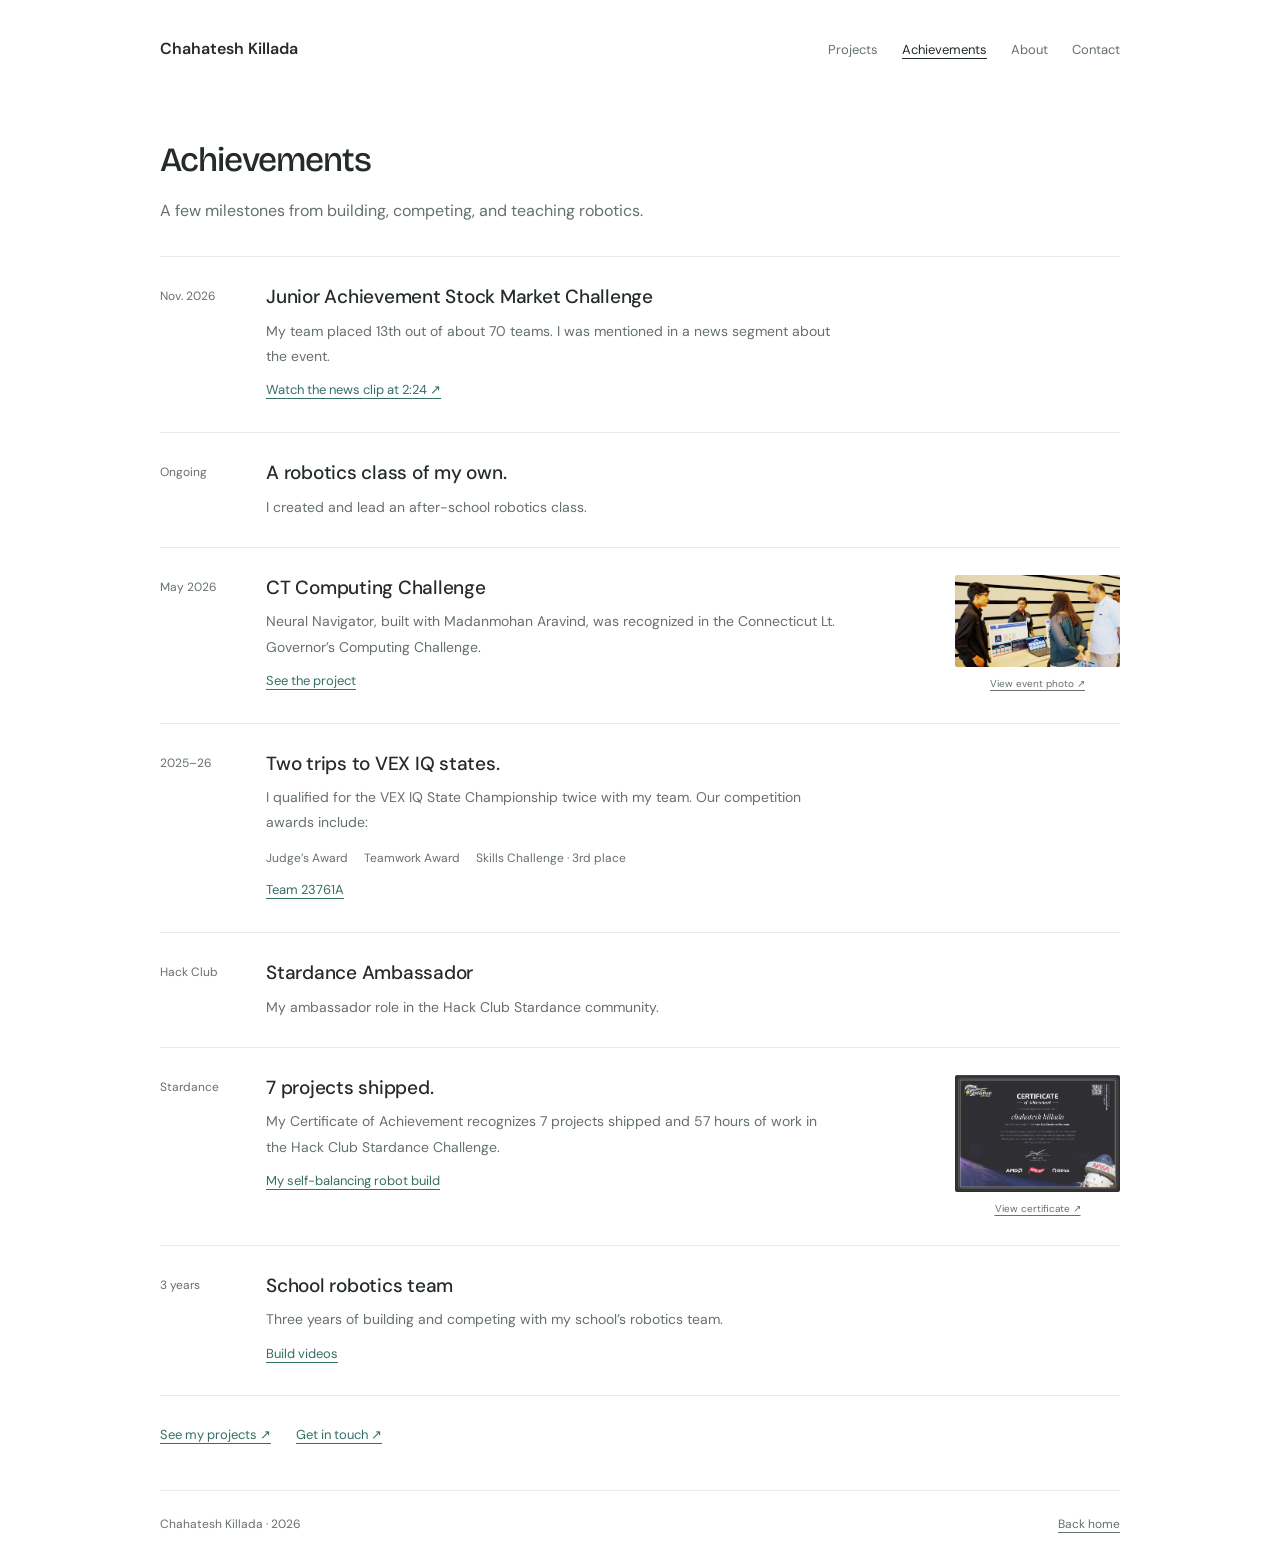
==== commit 11bd4f14: "Add Junior Achievement Stock Market Challenge result and news clip" ====
--- a/achievements.html
+++ b/achievements.html
@@ -6,7 +6,7 @@
 <meta name="theme-color" content="#ffffff" />
 <title>Achievements — Chahatesh Killada</title>
 <meta name="description" content="A few milestones from my robotics, software, and teaching projects." />
-<link rel="icon" href="favicon.svg?v=ck1" type="image/svg+xml" />
+<link rel="icon" href="favicon.svg?v=ck2" type="image/svg+xml" />
 <link rel="stylesheet" href="style.css" />
 
 <script src="project-cases.js" defer>
@@ -25,6 +25,14 @@
 <p class="page-description">A few milestones from building, competing, and teaching robotics.</p>
 </header>
 <section class="achievement-list" aria-label="Achievements and community work">
+<article id="stock-market-challenge" class="achievement-entry no-certificate">
+<time datetime="2026-11">Nov. 2026</time>
+<div class="achievement-copy">
+<h2>Junior Achievement Stock Market Challenge</h2>
+<p>My team placed 13th out of about 70 teams. I was mentioned in a news segment about the event.</p>
+<a class="text-link" href="https://www.youtube.com/watch?v=fVAH-6oDHvc&amp;t=144s" target="_blank" rel="noopener">Watch the news clip at 2:24 ↗</a>
+</div>
+</article>
 <article class="achievement-entry no-certificate">
 <span class="achievement-date">Ongoing</span>
 <div class="achievement-copy">
--- a/style.css
+++ b/style.css
@@ -60,8 +60,10 @@
 .section { padding-block: 30px 38px; border-top: 1px solid var(--line); }
 .section-heading { display: flex; align-items: baseline; justify-content: space-between; gap: 22px; margin-bottom: 15px; }
 .section-heading > a { font-size: 13px; flex-shrink: 0; }
-.selected-work { display: grid; gap: 33px; padding-top: 9px; }
-.work-project { display: grid; grid-template-columns: minmax(0, 1fr) 280px; gap: 40px; align-items: center; min-width: 0; }
+.selected-work { display: grid; gap: 22px; padding-top: 9px; }
+.work-project, .archive-card, .build-gallery > article { padding: 24px; border: 1px solid #dce3e0; border-radius: 8px; background: var(--paper); }
+.work-project:focus-within, .archive-card:focus-within, .build-gallery > article:focus-within { border-color: var(--link); }
+.work-project { display: grid; grid-template-columns: minmax(0, 1fr) 280px; gap: 32px; align-items: center; min-width: 0; }
 .work-copy { max-width: 510px; }
 .work-copy h3 a, .work-copy h3 button { color: var(--ink); font: inherit; letter-spacing: inherit; text-decoration: none; }
 .work-copy h3 button { border: 0; background: none; padding: 0; text-align: left; }
@@ -80,6 +82,7 @@
 .intro-gallery figure:last-child img { object-position: center 45%; }
 .intro-gallery figcaption { color: var(--muted); font-size: 12px; margin-top: 9px; line-height: 1.6; }
 .build-gallery { display: grid; grid-template-columns: repeat(3, minmax(0, 1fr)); gap: 25px; padding-top: 8px; }
+.build-gallery > article { min-width: 0; padding: 14px; }
 .build-gallery-image { display: block; background: var(--soft); border: 1px solid var(--line); border-radius: 4px; overflow: hidden; }
 .build-gallery-image img { width: 100%; height: 163px; object-fit: contain; }
 .build-gallery h3 { font-size: 14px; font-weight: 400; margin-top: 11px; line-height: 1.6; }
@@ -95,6 +98,7 @@
 .about-copy { max-width: 380px; }
 .about-copy h2 { margin-bottom: 21px; }
 .about-copy p { font-size: 16px; line-height: 1.8; }
+.about-copy p + p { margin-top: 14px; }
 .about-copy .about-lead { max-width: 320px; font-size: 26px; line-height: 1.45; letter-spacing: -.4px; margin-bottom: 18px; }
 .about-copy strong { font-weight: 600; }
 .about-lead strong { color: var(--link); }
@@ -142,7 +146,7 @@
 .filter-btn.active { border-bottom-color: var(--ink); color: var(--ink); }
 .filter-status { margin-left: auto; font-size: 11px; color: var(--muted); }
 .archive-section { padding-bottom: 50px; }
-.archive-grid { display: grid; gap: 35px; }
+.archive-grid { display: grid; gap: 22px; }
 .archive-card { display: grid; grid-template-columns: 180px minmax(0, 1fr); gap: 32px; align-items: center; min-width: 0; }
 .archive-thumb { display: block; width: 100%; padding: 0; border: 0; background: none; }
 .archive-thumb img { width: 100%; height: auto; max-height: 150px; object-fit: contain; border-radius: 3px; }
@@ -154,7 +158,7 @@
 .archive-body h2 button { border: 0; background: none; padding: 0; font: inherit; text-align: left; }
 .archive-body > p:not(.project-meta) { margin-top: 7px; font-size: 14px; color: var(--muted); line-height: 1.8; max-width: 560px; }
 .archive-body .text-link { margin-top: 5px; font-size: 12px; }
-.archive-no-image { display: block; margin-left: 212px; }
+.archive-no-image { display: block; margin-left: 0; }
 .archive-note { font-size: 13px; margin-top: 35px; color: var(--muted); }
 .archive-note .text-link { font-size: inherit; }
 .archive-empty { padding-block: 15px 50px; font-size: 14px; color: var(--muted); }
@@ -206,7 +210,6 @@
   .work-project { grid-template-columns: minmax(0, 1fr) 150px; gap: 28px; }
   .photo-preview img { height: 170px; }
   .archive-card { grid-template-columns: 150px minmax(0, 1fr); gap: 25px; }
-  .archive-no-image { margin-left: 175px; }
   .archive-thumb.photo img { height: 155px; }
   .project-search { width: 100%; }
   .filter-bar { flex: auto; width: 100%; }
@@ -229,8 +232,9 @@
   h2 { font-size: 19px; }
   .section-heading { gap: 16px; margin-bottom: 18px; }
   .section-heading > a { font-size: 12px; }
-  .selected-work { gap: 31px; }
-  .work-project { grid-template-columns: minmax(0, 1fr) 105px; gap: 22px; align-items: start; }
+  .selected-work { gap: 18px; }
+  .work-project, .archive-card { padding: 17px; }
+  .work-project { grid-template-columns: minmax(0, 1fr) 92px; gap: 18px; align-items: start; }
   .work-copy h3 { font-size: 17px; }
   .work-copy p { font-size: 14px; line-height: 1.8; margin-top: 8px; }
   .work-copy .text-link { font-size: 12px; margin-top: 6px; }
@@ -258,8 +262,8 @@
   .filter-btn { font-size: 11px; }
   .filter-status { width: 100%; margin-left: 0; font-size: 11px; padding-top: 2px; }
   .project-tools { margin-bottom: 26px; }
-  .archive-grid { gap: 29px; }
-  .archive-card { grid-template-columns: 105px minmax(0, 1fr); gap: 21px; align-items: start; }
+  .archive-grid { gap: 18px; }
+  .archive-card { grid-template-columns: 92px minmax(0, 1fr); gap: 18px; align-items: start; }
   .archive-body h2 { font-size: 17px; }
   .archive-body > p:not(.project-meta) { font-size: 13px; }
   .archive-body .project-meta { font-size: 10px; }
@@ -295,7 +299,84 @@
   .intro-photo img { height: 173px; }
   .intro-gallery figcaption { font-size: 10px; margin-top: 7px; }
   .build-gallery { grid-template-columns: 1fr; gap: 19px; }
-  .build-gallery article { display: grid; grid-template-columns: 120px minmax(0, 1fr); gap: 20px; align-items: center; }
+  .build-gallery article { display: grid; grid-template-columns: 100px minmax(0, 1fr); gap: 18px; align-items: center; }
   .build-gallery-image img { height: 88px; }
   .build-gallery h3 { margin-top: 0; font-size: 14px; }
 }
+@media (max-width: 380px) {
+  .work-project { grid-template-columns: 1fr; gap: 15px; }
+  .project-preview { margin-top: 0; }
+  .photo-preview img { height: 200px; }
+  .archive-card { grid-template-columns: 1fr; gap: 15px; }
+  .archive-thumb { width: min(100%, 200px); margin-top: 0; }
+  .archive-thumb.photo img { height: 165px; }
+  .build-gallery article { grid-template-columns: 82px minmax(0, 1fr); gap: 15px; }
+}
+
+/* One project at a time, with a quiet sliding transition. */
+.intro:has(+ .project-carousel) { display: block; padding-bottom: 28px; }
+.project-carousel { margin-bottom: 64px; min-width: 0; }
+.project-carousel .section-heading { margin-bottom: 18px; }
+.carousel-track { display: grid; overflow: hidden; position: relative; border: 1px solid #dce3e0; border-radius: 8px; touch-action: pan-y; }
+.carousel-slide { grid-area: 1 / 1; min-width: 0; visibility: hidden; opacity: 0; transform: translateX(100%); transition: transform 650ms cubic-bezier(.22,.68,0,1), opacity 500ms ease; pointer-events: none; }
+.carousel-slide.is-active { visibility: visible; opacity: 1; transform: translateX(0); pointer-events: auto; z-index: 1; }
+.carousel-slide.is-leaving { visibility: visible; opacity: 0; transform: translateX(-100%); }
+.carousel-track.is-reversing .carousel-slide { transform: translateX(-100%); }
+.carousel-track.is-reversing .carousel-slide.is-active { transform: translateX(0); }
+.carousel-track.is-reversing .carousel-slide.is-leaving { transform: translateX(100%); }
+.carousel-track.is-resetting .carousel-slide { transition: none; }
+.carousel-preview { display: grid; place-items: center; width: 100%; height: clamp(260px, 40vw, 420px); padding: 24px; border: 0; border-bottom: 1px solid var(--line); background: var(--soft); color: var(--ink); text-decoration: none; }
+.carousel-preview img { display: block; width: 100%; height: 100%; min-height: 0; object-fit: contain; }
+.carousel-placeholder { padding: 24px; font-family: var(--display); font-size: clamp(24px, 4vw, 40px); text-align: center; }
+.carousel-blurb { padding: 24px 28px 28px; background: var(--paper); }
+.carousel-category { color: var(--muted); font-size: 11px; margin-bottom: 6px; }
+.carousel-blurb h3 { font-family: var(--display); font-size: clamp(23px, 3vw, 30px); margin-bottom: 8px; }
+.carousel-description { color: var(--muted); font-size: 15px; line-height: 1.75; max-width: 68ch; }
+.carousel-blurb .text-link { min-height: 44px; padding-block: 10px; margin-top: 8px; }
+.carousel-footer { display: flex; align-items: center; justify-content: space-between; gap: 12px; padding-top: 14px; }
+.carousel-position { color: var(--muted); font-size: 12px; font-variant-numeric: tabular-nums; letter-spacing: .06em; }
+.carousel-controls { display: flex; align-items: center; gap: 8px; }
+.carousel-controls button { min-width: 44px; min-height: 44px; padding: 8px 12px; border: 1px solid #8d9995; border-radius: 4px; background: var(--paper); color: var(--ink); font: inherit; font-size: 13px; }
+.carousel-controls button:hover { background: var(--soft); border-color: var(--link); }
+@media (max-width: 520px) {
+ .project-carousel { margin-bottom: 40px; }
+ .carousel-preview { height: 260px; padding: 14px; }
+ .carousel-blurb { padding: 18px; }
+ .carousel-description { font-size: 14px; }
+}
+@media (prefers-reduced-motion: reduce) {
+ .carousel-slide { transition: none; }
+}
+
+/* A bigger, personal introduction above the work. */
+.home-intro.intro { padding-top: 42px; }
+.home-intro.intro:has(+ .project-carousel) { padding-bottom: 52px; }
+.home-intro .intro-copy { max-width: 900px; }
+.home-intro h1 { font-family: var(--body); font-size: clamp(54px, 8vw, 104px); font-weight: 700; line-height: .99; letter-spacing: -.055em; margin-bottom: 26px; }
+.home-intro h1 > span { display: block; }
+.home-intro .intro-surname { color: var(--ink); }
+.home-intro .intro-period { color: var(--ink); }
+.home-intro .intro-statement { max-width: 700px; margin-top: 0; font-family: var(--body); font-size: clamp(23px, 3vw, 33px); line-height: 1.35; letter-spacing: -.025em; }
+.home-intro .intro-links { display: grid; grid-template-columns: repeat(3, minmax(0, 1fr)); max-width: 456px; gap: 12px; margin-top: 28px; font-size: 14px; }
+.home-intro .intro-links a { display: flex; align-items: center; justify-content: space-between; gap: 12px; min-height: 52px; padding: 12px 18px; border: 1px solid #8d9995; border-radius: 8px; background: #fff; color: var(--ink); font-weight: 500; text-decoration: none; box-shadow: 0 3px 0 #dce3e0; transition: transform 180ms ease, box-shadow 180ms ease, background-color 180ms ease; }
+.home-intro .intro-links a span { transition: transform 180ms ease; }
+.home-intro .intro-links a:active { transform: translateY(1px); box-shadow: 0 1px 0 #dce3e0; }
+.home-intro .intro-links a:hover { background: #f5f7f6; transform: translateY(-2px); box-shadow: 0 5px 0 #dce3e0; }
+.home-intro .intro-links a:hover span { transform: translate(2px, -2px); }
+@media (max-width: 520px) {
+ .home-intro.intro { padding-top: 25px; }
+ .home-intro.intro:has(+ .project-carousel) { padding-bottom: 36px; }
+  .home-intro h1 { margin-bottom: 22px; }
+  .home-intro .intro-links a { gap: 8px; padding: 12px 10px; font-size: 12px; }
+ .home-intro .intro-links { gap: 8px; }
+}
+@media (max-width: 380px) {
+ .home-intro h1 { font-size: 48px; }
+ .intro-break { display: none; }
+}
+@media (prefers-reduced-motion: reduce) {
+ .home-intro .intro-links a, .home-intro .intro-links a span { transition: none; }
+}
+
+/* Omit the extra intro copy from the rendered landing page. */
+.home-intro .intro-eyebrow, .home-intro .intro-detail { display: none; }
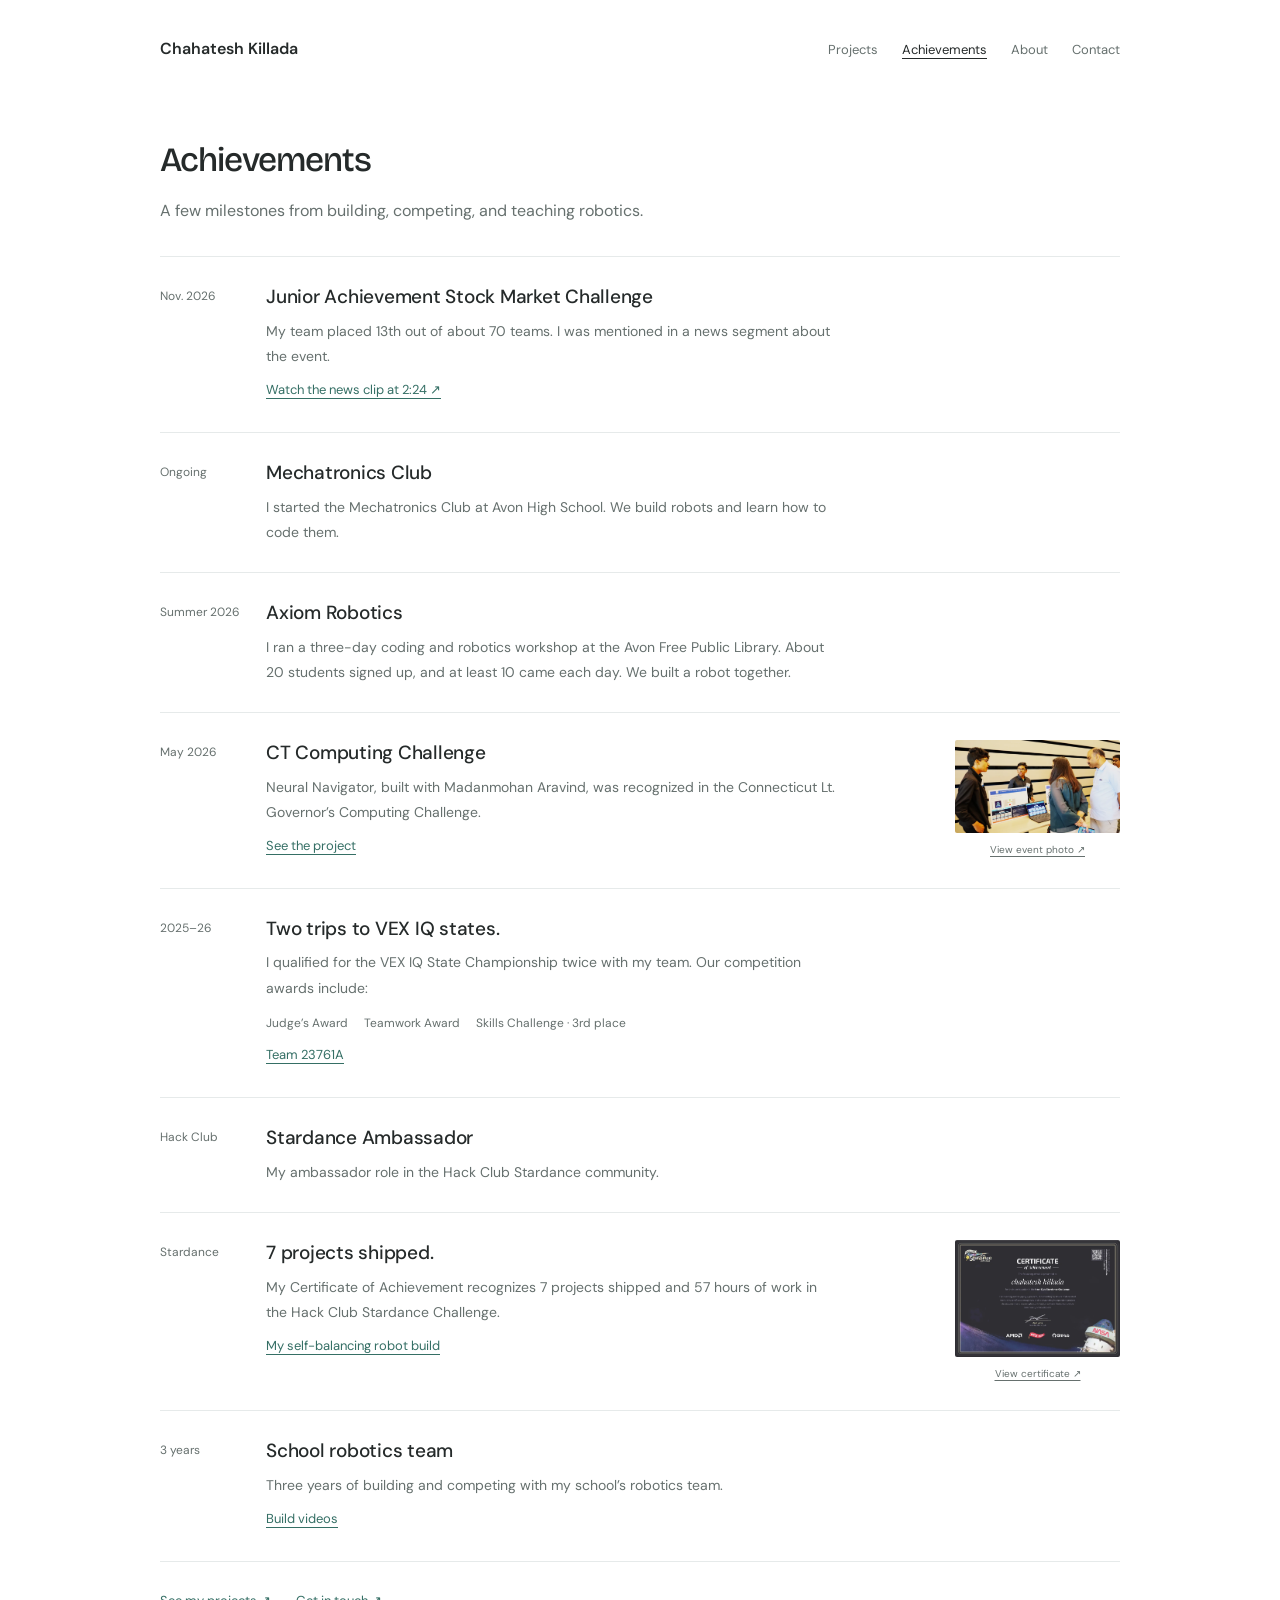
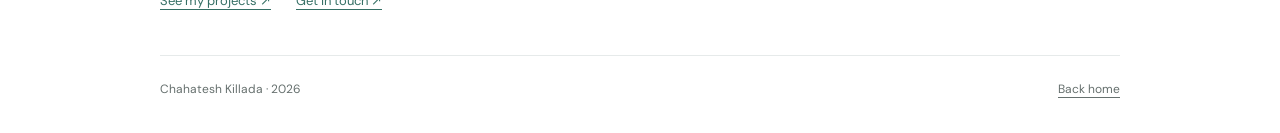
==== commit cf2bf685: "Add Mechatronics Club and Axiom Robotics workshop achievements" ====
--- a/achievements.html
+++ b/achievements.html
@@ -33,11 +33,18 @@
 <a class="text-link" href="https://www.youtube.com/watch?v=fVAH-6oDHvc&amp;t=144s" target="_blank" rel="noopener">Watch the news clip at 2:24 ↗</a>
 </div>
 </article>
-<article class="achievement-entry no-certificate">
+<article id="mechatronics-club" class="achievement-entry no-certificate">
 <span class="achievement-date">Ongoing</span>
 <div class="achievement-copy">
-<h2>A robotics class of my own.</h2>
-<p>I created and lead an after-school robotics class.</p>
+<h2>Mechatronics Club</h2>
+<p>I started the Mechatronics Club at Avon High School. We build robots and learn how to code them.</p>
+</div>
+</article>
+<article id="axiom-robotics" class="achievement-entry no-certificate">
+<span class="achievement-date">Summer 2026</span>
+<div class="achievement-copy">
+<h2>Axiom Robotics</h2>
+<p>I ran a three-day coding and robotics workshop at the Avon Free Public Library. About 20 students signed up, and at least 10 came each day. We built a robot together.</p>
 </div>
 </article>
 <article class="achievement-entry">
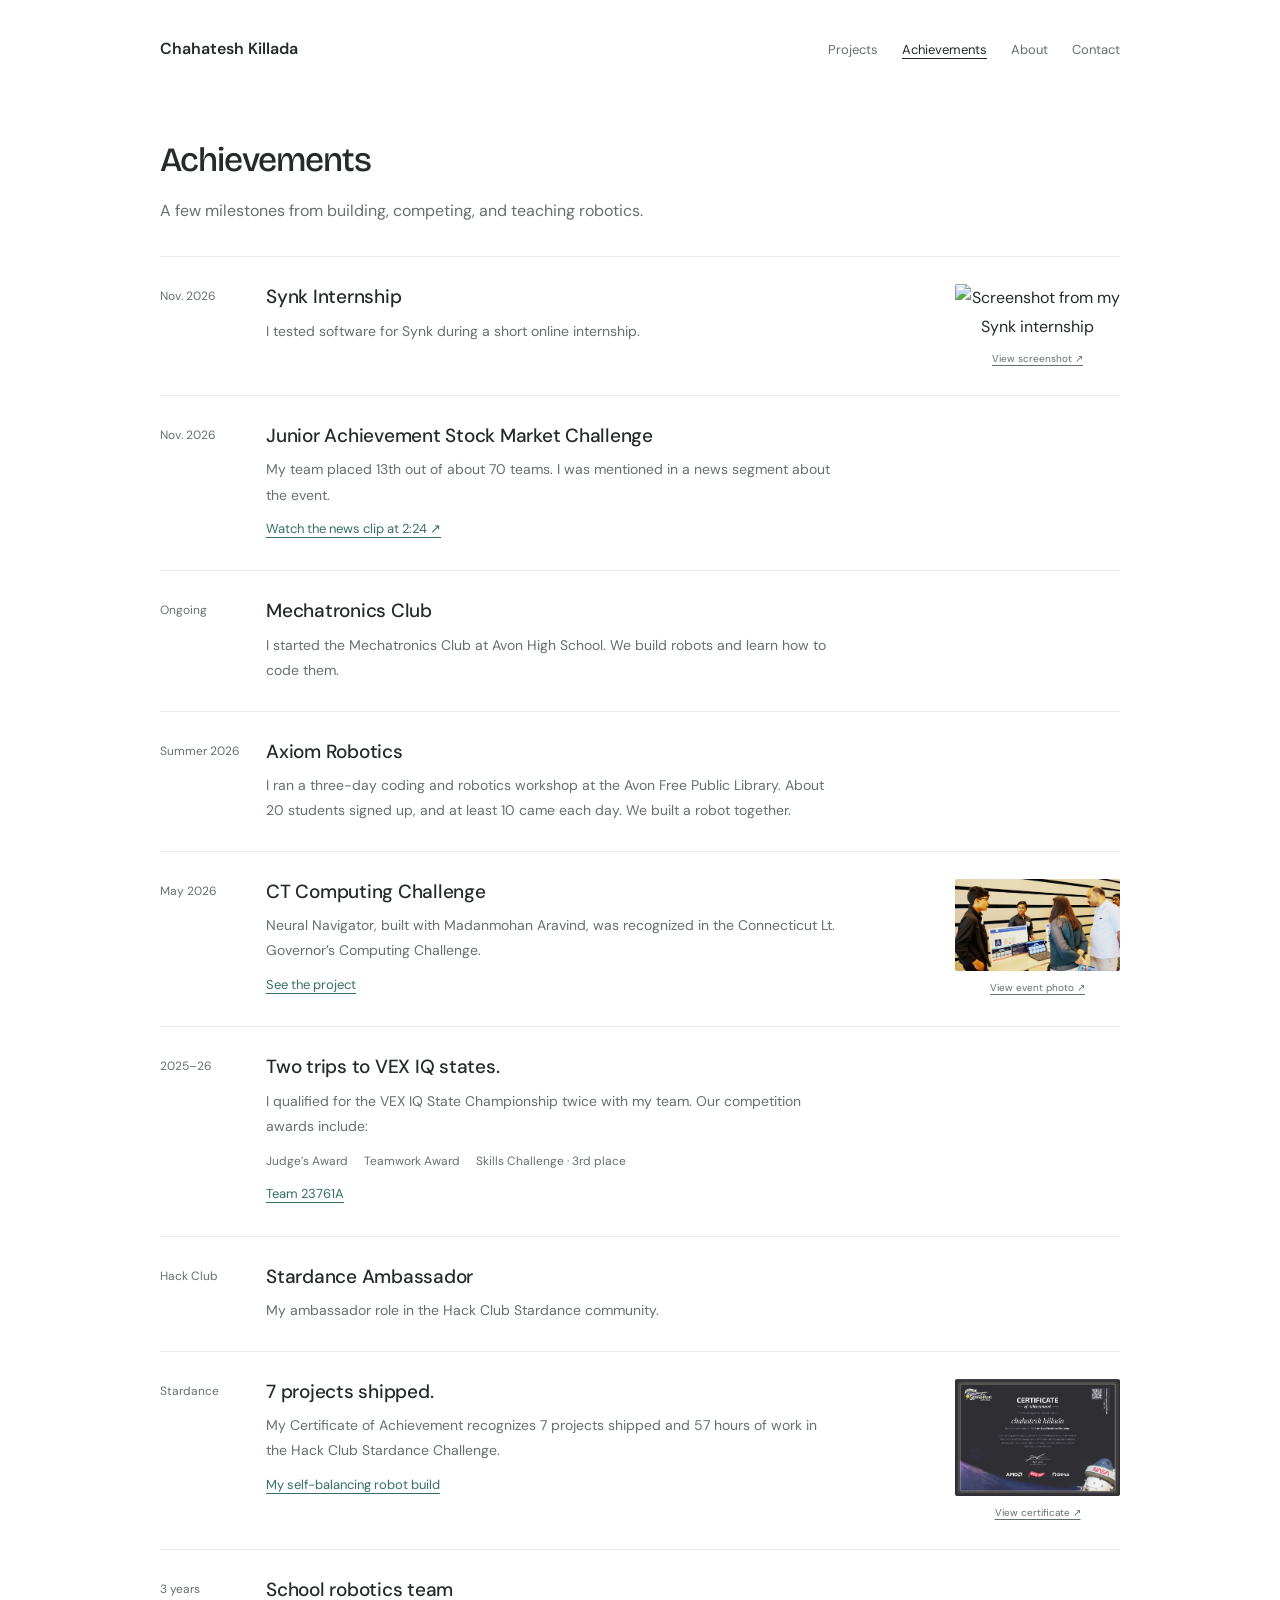
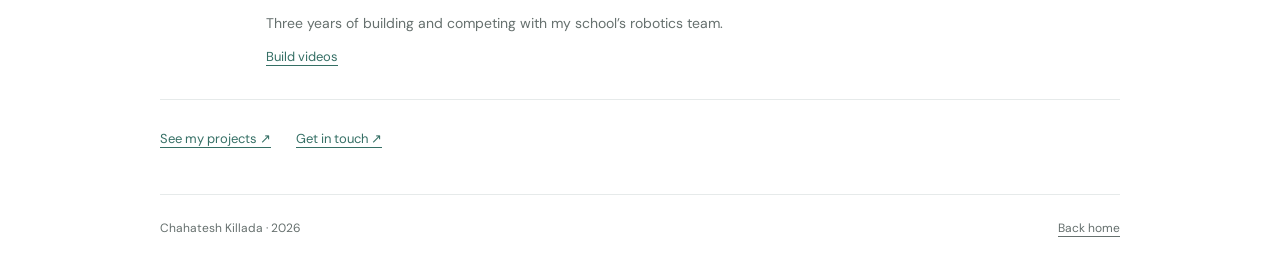
==== commit d99b4956: "Add Synk software testing internship to achievements" ====
--- a/achievements.html
+++ b/achievements.html
@@ -25,6 +25,17 @@
 <p class="page-description">A few milestones from building, competing, and teaching robotics.</p>
 </header>
 <section class="achievement-list" aria-label="Achievements and community work">
+<article id="synk-internship" class="achievement-entry">
+<time datetime="2026-11">Nov. 2026</time>
+<div class="achievement-copy">
+<h2>Synk Internship</h2>
+<p>I tested software for Synk during a short online internship.</p>
+</div>
+<button type="button" class="certificate-preview" data-certificate="https://cdn.hackclub.com/01a1fb7f-57a0-7cce-bd10-7fd9bed3bd37/Screenshot%202026-11-20%20192552.png" data-title="Synk internship screenshot" aria-label="Enlarge the Synk internship screenshot">
+<img src="https://cdn.hackclub.com/01a1fb7f-57a0-7cce-bd10-7fd9bed3bd37/Screenshot%202026-11-20%20192552.png" alt="Screenshot from my Synk internship" loading="lazy" decoding="async" />
+<span>View screenshot ↗</span>
+</button>
+</article>
 <article id="stock-market-challenge" class="achievement-entry no-certificate">
 <time datetime="2026-11">Nov. 2026</time>
 <div class="achievement-copy">
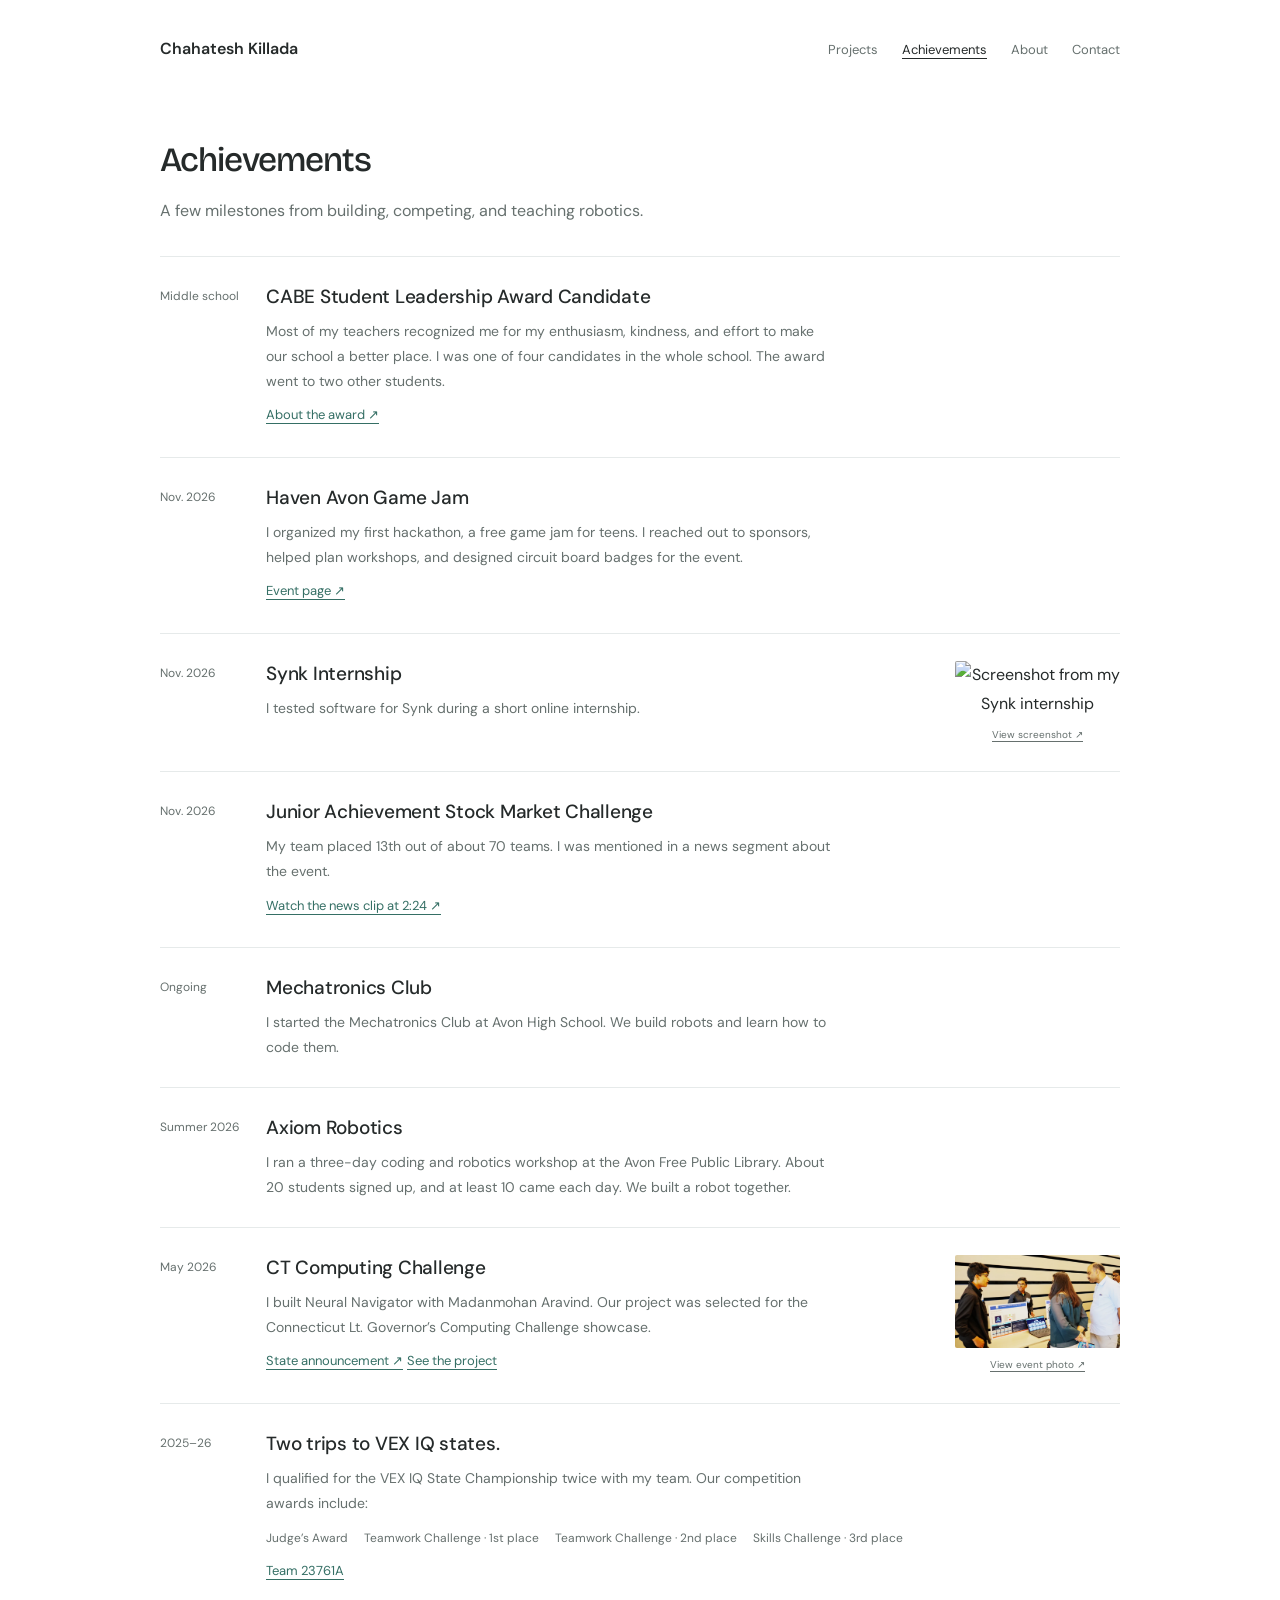
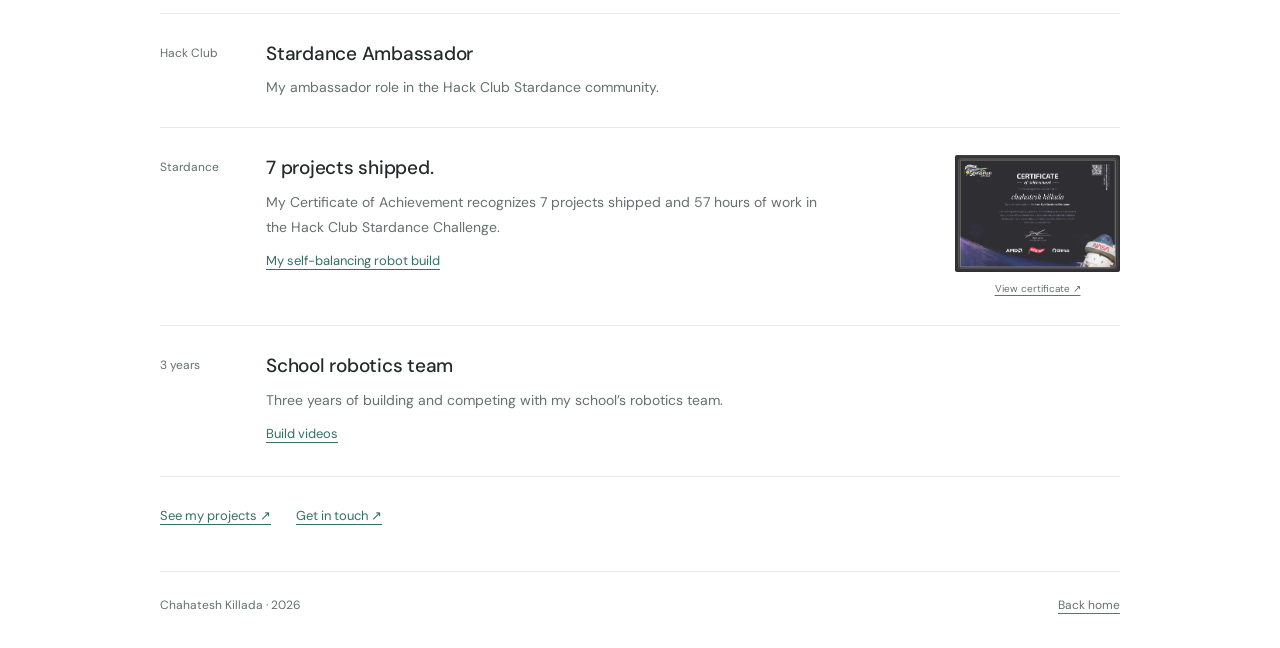
==== commit 514ec33d: "Add CABE candidacy, Haven Avon, and missing portfolio builds" ====
--- a/achievements.html
+++ b/achievements.html
@@ -25,6 +25,22 @@
 <p class="page-description">A few milestones from building, competing, and teaching robotics.</p>
 </header>
 <section class="achievement-list" aria-label="Achievements and community work">
+<article id="cabe-leadership-candidate" class="achievement-entry no-certificate">
+<span class="achievement-date">Middle school</span>
+<div class="achievement-copy">
+<h2>CABE Student Leadership Award Candidate</h2>
+<p>Most of my teachers recognized me for my enthusiasm, kindness, and effort to make our school a better place. I was one of four candidates in the whole school. The award went to two other students.</p>
+<a class="text-link" href="https://www.cabe.org/members/awards/student-leadership-awards" target="_blank" rel="noopener">About the award ↗</a>
+</div>
+</article>
+<article id="haven-avon" class="achievement-entry no-certificate">
+<time datetime="2026-11-15">Nov. 2026</time>
+<div class="achievement-copy">
+<h2>Haven Avon Game Jam</h2>
+<p>I organized my first hackathon, a free game jam for teens. I reached out to sponsors, helped plan workshops, and designed circuit board badges for the event.</p>
+<a class="text-link" href="https://haven.hackclub.com/avon" target="_blank" rel="noopener">Event page ↗</a>
+</div>
+</article>
 <article id="synk-internship" class="achievement-entry">
 <time datetime="2026-11">Nov. 2026</time>
 <div class="achievement-copy">
@@ -62,7 +78,8 @@
 <time datetime="2026-05">May 2026</time>
 <div class="achievement-copy">
 <h2>CT Computing Challenge</h2>
-<p>Neural Navigator, built with Madanmohan Aravind, was recognized in the Connecticut Lt. Governor’s Computing Challenge.</p>
+<p>I built Neural Navigator with Madanmohan Aravind. Our project was selected for the Connecticut Lt. Governor’s Computing Challenge showcase.</p>
+<a class="text-link" href="https://portal.ct.gov/lt-governor/news/press-releases/2026/may/2026-computing-challenge" target="_blank" rel="noopener">State announcement ↗</a>
 <a class="text-link" href="https://github.com/chahatesh/Neural-Navigator" target="_blank" rel="noopener">See the project 
 </a>
 </div>
@@ -78,7 +95,8 @@
 <p>I qualified for the VEX IQ State Championship twice with my team. Our competition awards include:</p>
 <div class="awards-line">
 <span>Judge’s Award</span>
-<span>Teamwork Award</span>
+<span>Teamwork Challenge · 1st place</span>
+<span>Teamwork Challenge · 2nd place</span>
 <span>Skills Challenge · 3rd place</span>
 </div>
 <a class="text-link" href="https://events.vex.com/teams/VIQRC/23761A" target="_blank" rel="noopener">Team 23761A 
--- a/style.css
+++ b/style.css
@@ -319,6 +319,7 @@
 .project-carousel .section-heading { margin-bottom: 18px; }
 .carousel-track { display: grid; overflow: hidden; position: relative; border: 1px solid #dce3e0; border-radius: 8px; touch-action: pan-y; }
 .carousel-slide { grid-area: 1 / 1; min-width: 0; visibility: hidden; opacity: 0; transform: translateX(100%); transition: transform 650ms cubic-bezier(.22,.68,0,1), opacity 500ms ease; pointer-events: none; }
+.carousel-slide--text { display: grid; align-items: center; }
 .carousel-slide.is-active { visibility: visible; opacity: 1; transform: translateX(0); pointer-events: auto; z-index: 1; }
 .carousel-slide.is-leaving { visibility: visible; opacity: 0; transform: translateX(-100%); }
 .carousel-track.is-reversing .carousel-slide { transform: translateX(-100%); }
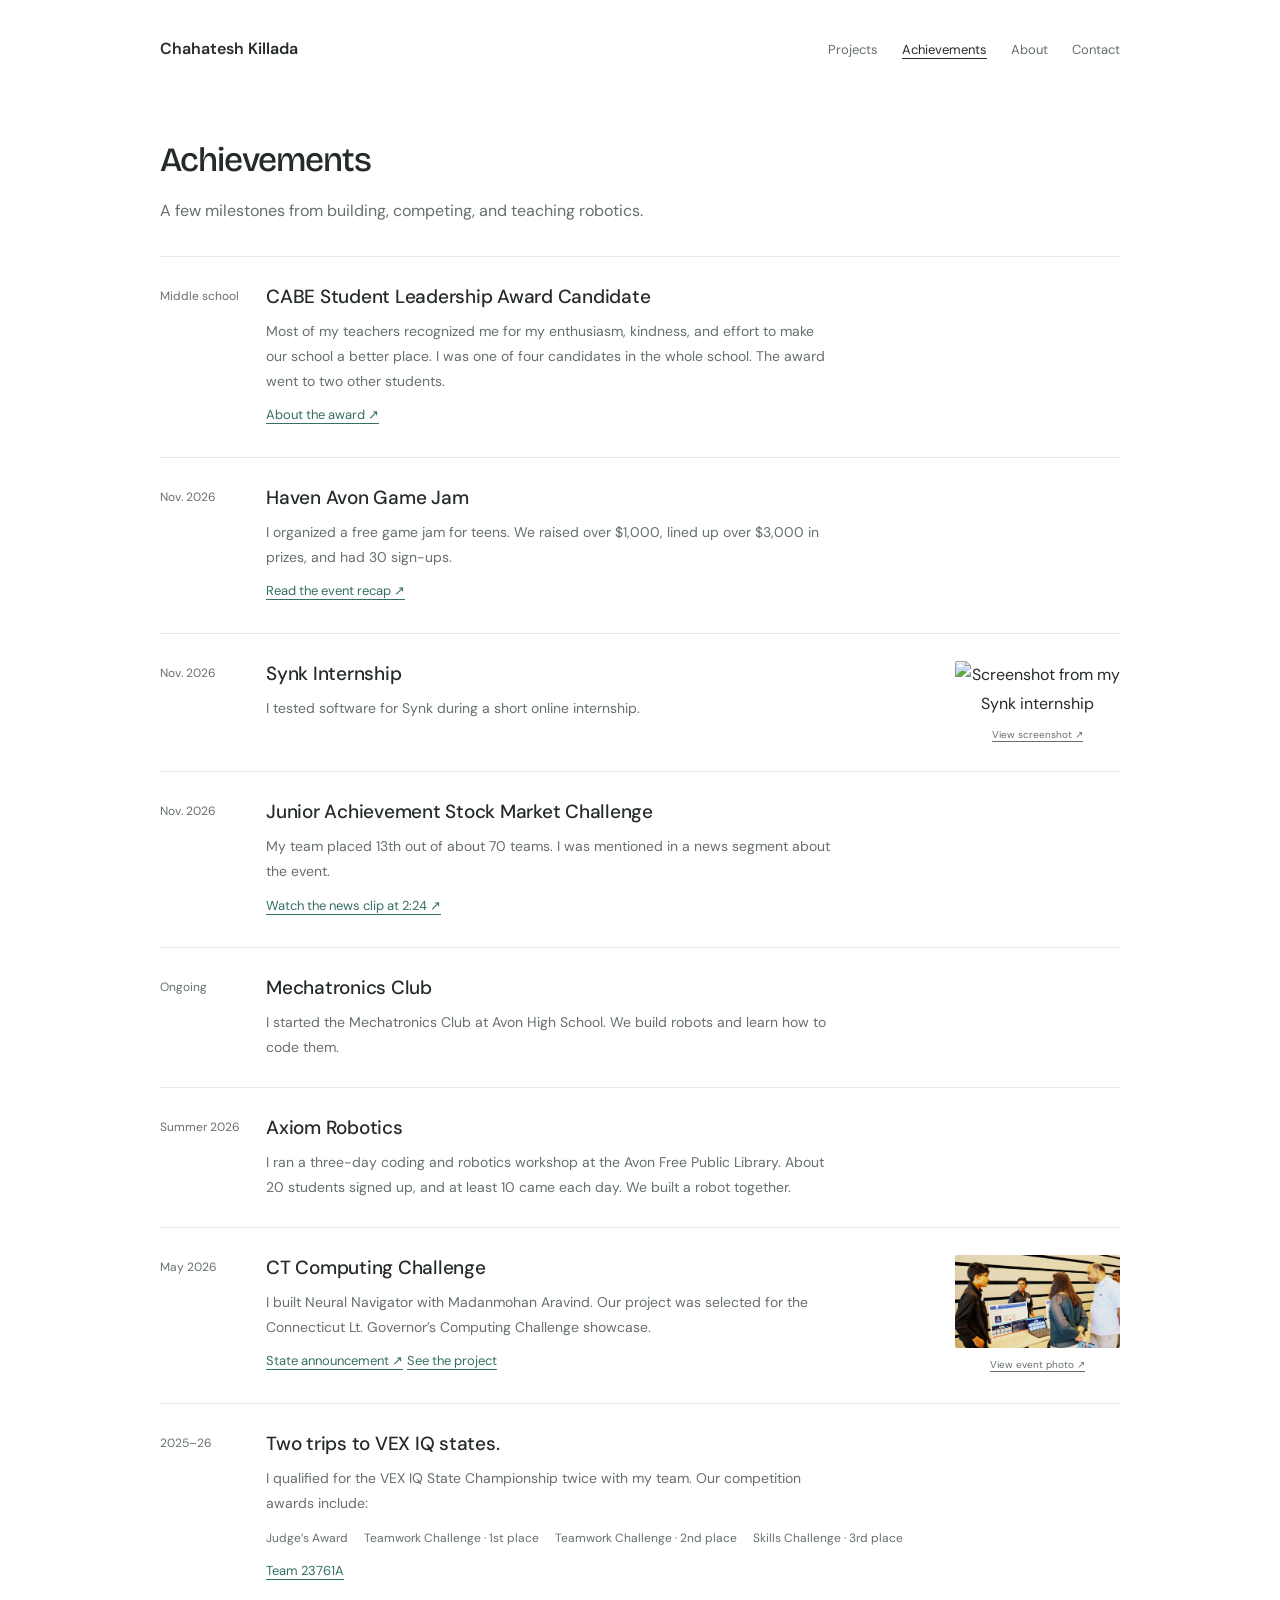
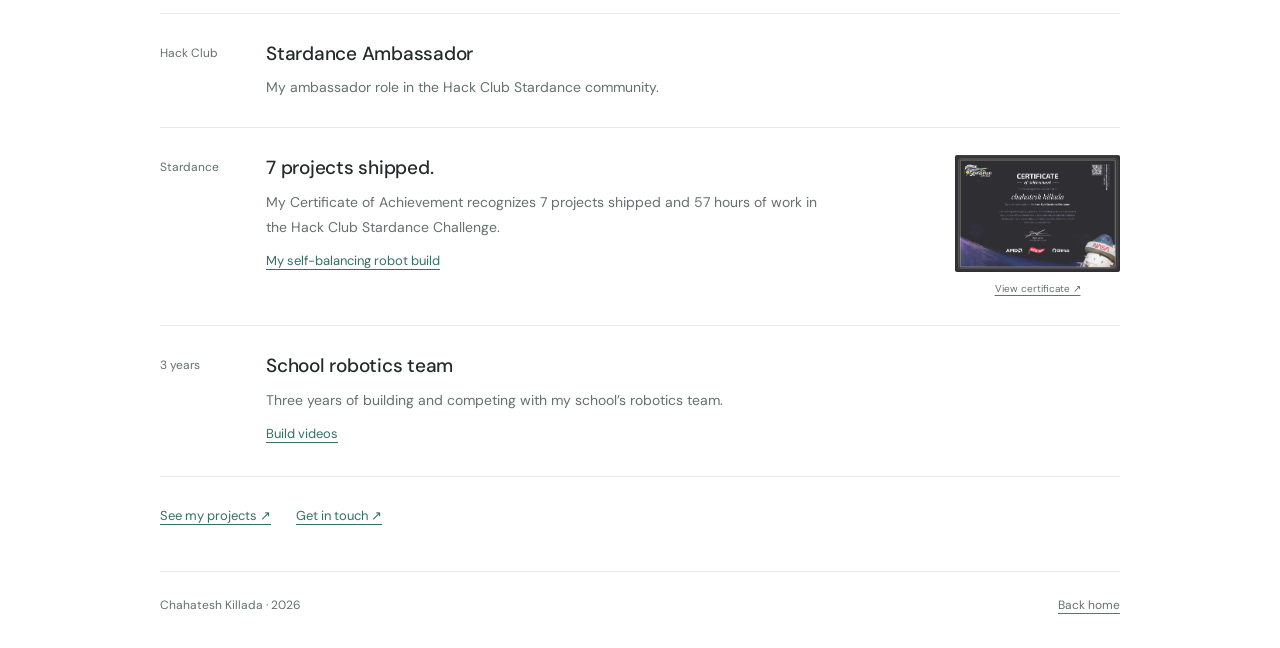
==== commit 88b757ed: "Publish Haven Avon recap and remove Still Timer and Platformer" ====
--- a/achievements.html
+++ b/achievements.html
@@ -37,8 +37,8 @@
 <time datetime="2026-11-15">Nov. 2026</time>
 <div class="achievement-copy">
 <h2>Haven Avon Game Jam</h2>
-<p>I organized my first hackathon, a free game jam for teens. I reached out to sponsors, helped plan workshops, and designed circuit board badges for the event.</p>
-<a class="text-link" href="https://haven.hackclub.com/avon" target="_blank" rel="noopener">Event page ↗</a>
+<p>I organized a free game jam for teens. We raised over $1,000, lined up over $3,000 in prizes, and had 30 sign-ups.</p>
+<a class="text-link" href="haven-avon.html">Read the event recap ↗</a>
 </div>
 </article>
 <article id="synk-internship" class="achievement-entry">
--- a/style.css
+++ b/style.css
@@ -381,3 +381,14 @@
 
 /* Omit the extra intro copy from the rendered landing page. */
 .home-intro .intro-eyebrow, .home-intro .intro-detail { display: none; }
+
+/* Haven Avon recap */
+.haven-recap { max-width: 760px; padding-bottom: 60px; }
+.haven-recap .page-hero .text-link { margin: 0 0 12px; }
+.haven-stats { display: grid; grid-template-columns: repeat(auto-fit, minmax(135px, 1fr)); gap: 16px; padding: 24px 0; margin: 0 0 28px; border-block: 1px solid var(--line); }
+.haven-stats div { display: flex; flex-direction: column-reverse; justify-content: flex-end; gap: 4px; }
+.haven-stats dt { color: var(--muted); font-size: 13px; line-height: 1.4; }
+.haven-stats dd { margin: 0; font: 600 clamp(24px, 4vw, 34px)/1.1 var(--display); }
+.haven-recap section { margin-bottom: 28px; }
+.haven-recap section p { margin-top: 8px; }
+.haven-recap-footer { border-top: 1px solid var(--line); padding-top: 24px; }
